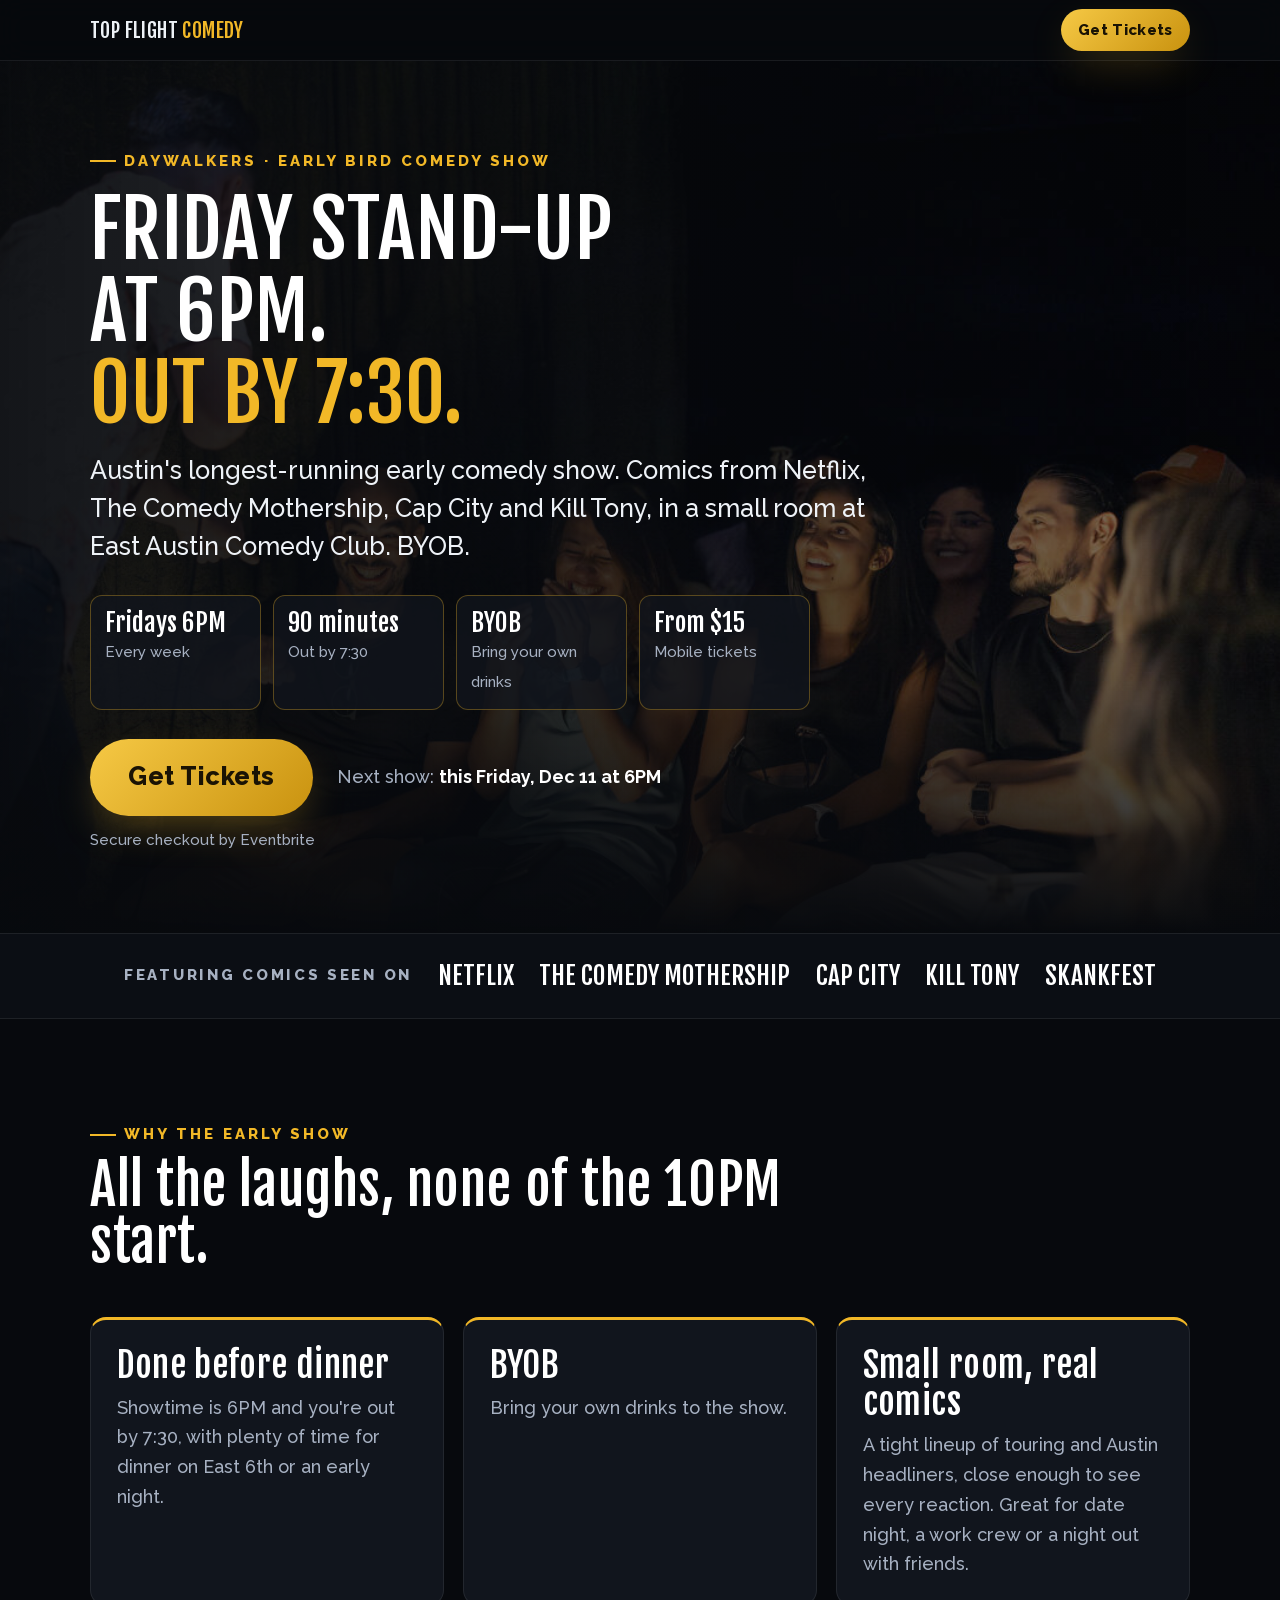
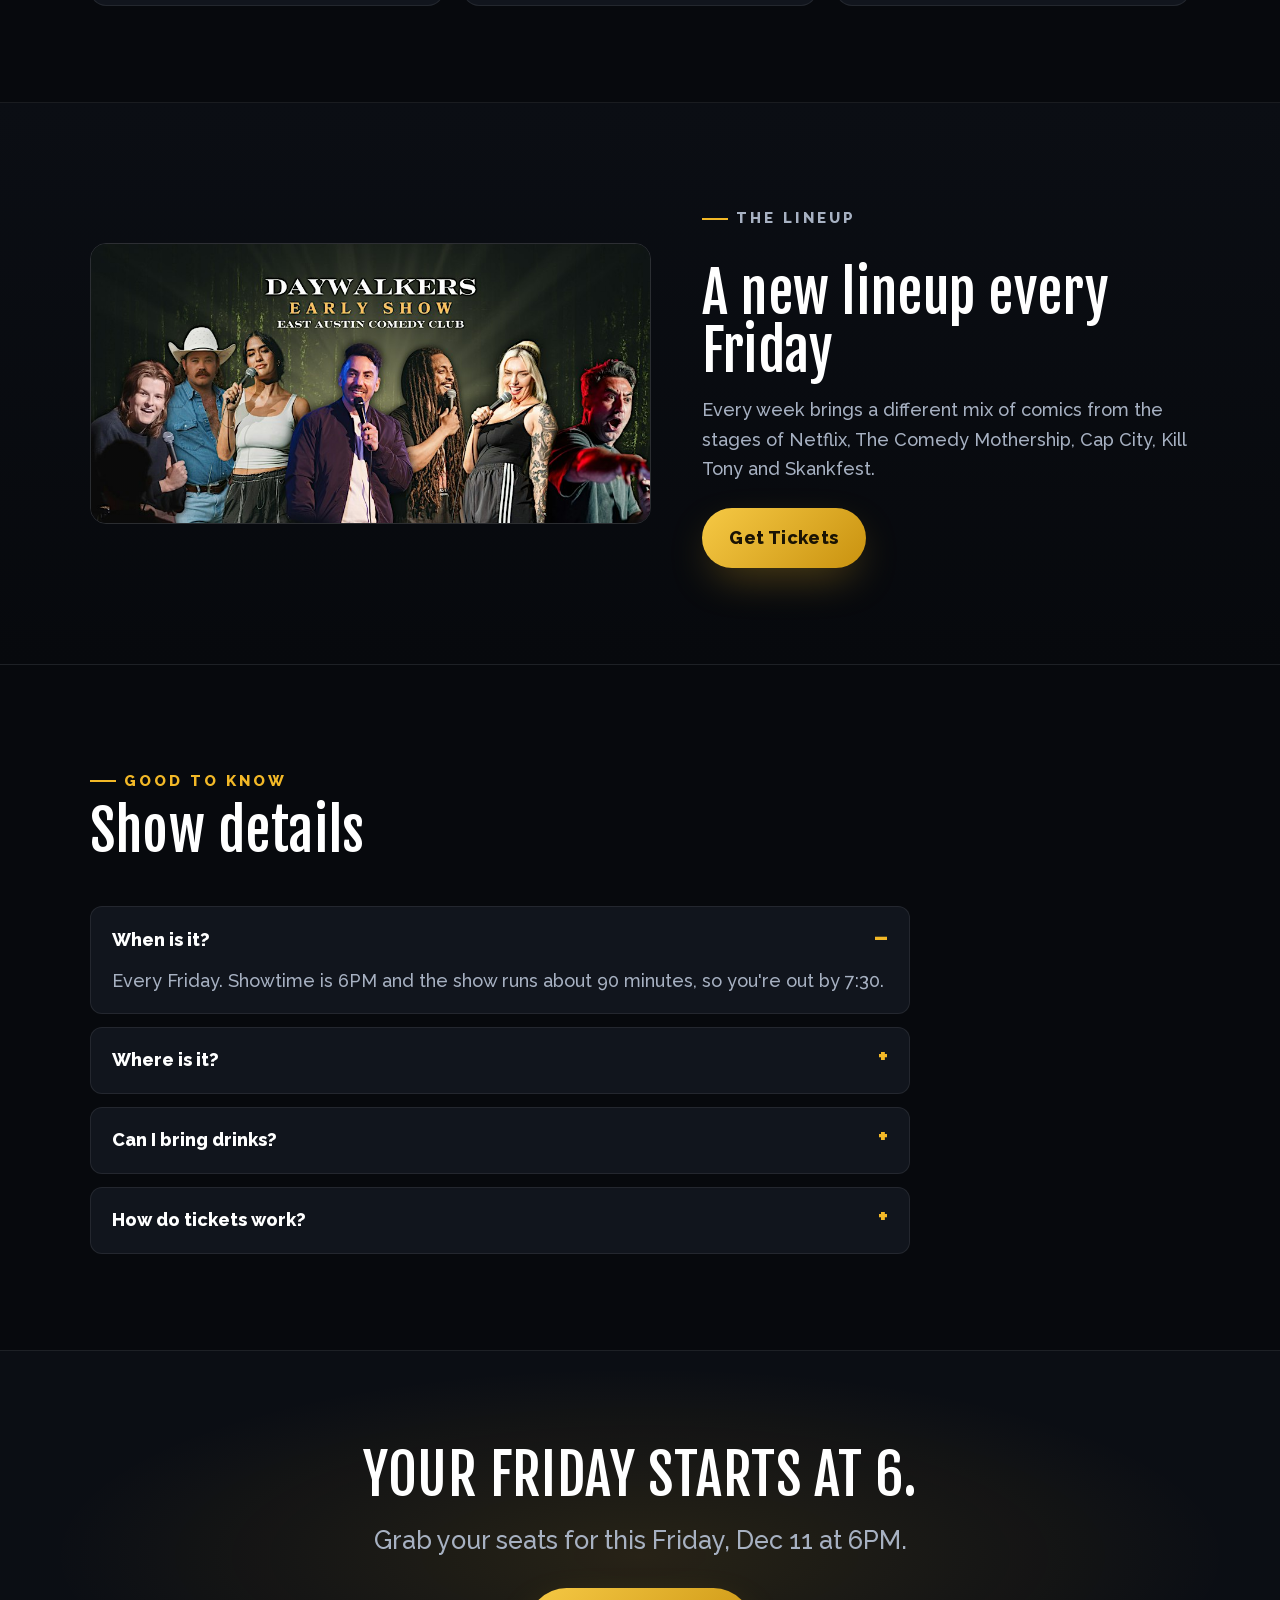
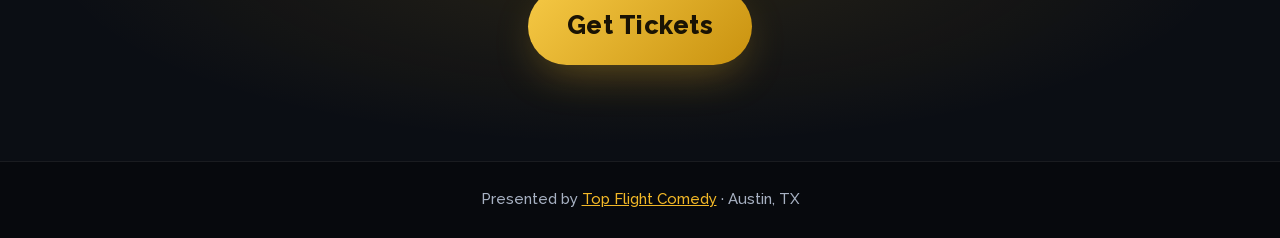
==== daywalkers/index.html @ 154107cb "Add Daywalkers landing page with on-page Eventbrite checkout and Google Ads purchase tracking Co-Aut" ====
<!DOCTYPE html>
<html lang="en">
<head>
  <meta charset="UTF-8" />
  <meta name="viewport" content="width=device-width, initial-scale=1.0" />

  <title>Daywalkers | Friday 6PM Comedy Show in East Austin | Top Flight Comedy</title>
  <meta name="description" content="Daywalkers is Austin's early comedy show: Friday stand-up at 6PM at East Austin Comedy Club, out by 7:30. BYOB. Comics from Netflix, The Comedy Mothership, Cap City and Kill Tony. Get tickets." />
  <link rel="canonical" href="https://topflightcomedy.com/daywalkers/" />
  <meta name="robots" content="index, follow, max-image-preview:large" />
  <meta name="theme-color" content="#07090d" />

  <meta property="og:type" content="website" />
  <meta property="og:site_name" content="Top Flight Comedy" />
  <meta property="og:title" content="Daywalkers | Friday 6PM Stand-Up in East Austin" />
  <meta property="og:description" content="Austin's early comedy show. Friday at 6PM, out by 7:30, BYOB. Get tickets." />
  <meta property="og:url" content="https://topflightcomedy.com/daywalkers/" />
  <meta property="og:image" content="https://topflightcomedy.com/assets/shows/daywalkers.jpg" />
  <meta name="twitter:card" content="summary_large_image" />

  <link rel="icon" type="image/png" sizes="64x64" href="../assets/favicon-64.png" />
  <link rel="apple-touch-icon" href="../assets/apple-touch-icon.png" />

  <link rel="preload" href="../assets/fonts/fjalla-one-400.woff2" as="font" type="font/woff2" crossorigin />
  <link rel="preload" href="../assets/fonts/raleway-500-800.woff2" as="font" type="font/woff2" crossorigin />
  <link rel="preload" href="../assets/shows/daywalkers-crowd.jpg" as="image" />
  <link rel="stylesheet" href="daywalkers.css?v=1" />

  <!-- Google tag (Google Ads) -->
  <script async src="https://www.googletagmanager.com/gtag/js?id=AW-17864140957"></script>
  <script>
    window.dataLayer = window.dataLayer || [];
    function gtag(){dataLayer.push(arguments);}
    gtag('js', new Date());
    gtag('config', 'AW-17864140957');
  </script>

  <script type="application/ld+json">
  {
    "@context": "https://schema.org",
    "@type": "ComedyEvent",
    "name": "Daywalkers Comedy Show",
    "description": "Austin's early stand-up comedy show every Friday at 6PM at East Austin Comedy Club. BYOB. Out by 7:30.",
    "image": "https://topflightcomedy.com/assets/shows/daywalkers.jpg",
    "url": "https://topflightcomedy.com/daywalkers/",
    "eventAttendanceMode": "https://schema.org/OfflineEventAttendanceMode",
    "eventStatus": "https://schema.org/EventScheduled",
    "eventSchedule": {
      "@type": "Schedule",
      "byDay": "https://schema.org/Friday",
      "startTime": "18:00",
      "endTime": "19:30",
      "repeatFrequency": "P1W",
      "scheduleTimezone": "America/Chicago"
    },
    "location": {
      "@type": "Place",
      "name": "East Austin Comedy Club",
      "address": {
        "@type": "PostalAddress",
        "streetAddress": "2505 East 6th Street, Suite D",
        "addressLocality": "Austin",
        "addressRegion": "TX",
        "postalCode": "78702",
        "addressCountry": "US"
      }
    },
    "organizer": { "@type": "Organization", "@id": "https://topflightcomedy.com/#organization", "name": "Top Flight Comedy", "url": "https://topflightcomedy.com/" },
    "offers": {
      "@type": "Offer",
      "url": "https://www.eventbrite.com/e/top-flight-comedy-presents-daywalkers-comedy-show-tickets-886479824017",
      "price": "15",
      "priceCurrency": "USD",
      "availability": "https://schema.org/InStock"
    }
  }
  </script>
</head>
<body>

  <header class="topbar">
    <div class="container topbar__inner">
      <a href="/" class="brand">Top Flight <span>Comedy</span></a>
      <a href="https://www.eventbrite.com/e/top-flight-comedy-presents-daywalkers-comedy-show-tickets-886479824017?aff=tfcdaywalkers" class="btn btn--primary btn--sm js-tickets" data-cta="topbar">Get Tickets</a>
    </div>
  </header>

  <main>
    <!-- HERO -->
    <section class="hero">
      <img class="hero__bg" src="../assets/shows/daywalkers-crowd.jpg" width="1085" height="744" alt="Audience laughing at the Daywalkers comedy show at East Austin Comedy Club" fetchpriority="high" />
      <div class="container hero__content">
        <p class="eyebrow">Daywalkers · Early Bird Comedy Show</p>
        <h1>Friday stand-up at 6PM.<br /><span>Out by 7:30.</span></h1>
        <p class="hero__lede">Austin's longest-running early comedy show. Comics from Netflix, The Comedy Mothership, Cap City and Kill Tony, in a small room at East Austin Comedy Club. BYOB.</p>

        <ul class="facts" aria-label="Show details">
          <li><strong>Fridays 6PM</strong><span>Every week</span></li>
          <li><strong>90 minutes</strong><span>Out by 7:30</span></li>
          <li><strong>BYOB</strong><span>Bring your own drinks</span></li>
          <li><strong>From $15</strong><span>Mobile tickets</span></li>
        </ul>

        <div class="hero__cta">
          <a href="https://www.eventbrite.com/e/top-flight-comedy-presents-daywalkers-comedy-show-tickets-886479824017?aff=tfcdaywalkers" class="btn btn--primary btn--lg js-tickets" data-cta="hero">Get Tickets</a>
          <p class="next">Next show: <strong class="js-next-show">this Friday at 6PM</strong></p>
        </div>
        <p class="secure">Secure checkout by Eventbrite</p>
      </div>
    </section>

    <!-- CREDITS STRIP -->
    <section class="credits" aria-label="Where our comics have performed">
      <div class="container">
        <p>Featuring comics seen on</p>
        <ul>
          <li>Netflix</li><li>The Comedy Mothership</li><li>Cap City</li><li>Kill Tony</li><li>Skankfest</li>
        </ul>
      </div>
    </section>

    <!-- WHY EARLY -->
    <section class="section">
      <div class="container">
        <div class="section-head">
          <p class="eyebrow">Why the early show</p>
          <h2>All the laughs, none of the 10PM start.</h2>
        </div>
        <div class="cards">
          <article class="card">
            <h3>Done before dinner</h3>
            <p>Showtime is 6PM and you're out by 7:30, with plenty of time for dinner on East 6th or an early night.</p>
          </article>
          <article class="card">
            <h3>BYOB</h3>
            <p>Bring your own drinks to the show.</p>
          </article>
          <article class="card">
            <h3>Small room, real comics</h3>
            <p>A tight lineup of touring and Austin headliners, close enough to see every reaction. Great for date night, a work crew or a night out with friends.</p>
          </article>
        </div>
      </div>
    </section>

    <!-- LINEUP -->
    <section class="section section--tint">
      <div class="container lineup">
        <img src="../assets/shows/daywalkers.jpg" width="940" height="470" loading="lazy" alt="Daywalkers Early Show lineup at East Austin Comedy Club" />
        <div>
          <p class="eyebrow">The lineup</p>
          <h2>A new lineup every Friday</h2>
          <p>Every week brings a different mix of comics from the stages of Netflix, The Comedy Mothership, Cap City, Kill Tony and Skankfest.</p>
          <a href="https://www.eventbrite.com/e/top-flight-comedy-presents-daywalkers-comedy-show-tickets-886479824017?aff=tfcdaywalkers" class="btn btn--primary js-tickets" data-cta="lineup">Get Tickets</a>
        </div>
      </div>
    </section>

    <!-- DETAILS / FAQ -->
    <section class="section">
      <div class="container">
        <div class="section-head">
          <p class="eyebrow">Good to know</p>
          <h2>Show details</h2>
        </div>
        <div class="faq">
          <details open>
            <summary>When is it?</summary>
            <p>Every Friday. Showtime is 6PM and the show runs about 90 minutes, so you're out by 7:30.</p>
          </details>
          <details>
            <summary>Where is it?</summary>
            <p>East Austin Comedy Club, 2505 East 6th Street, Suite D, Austin, TX 78702. <a href="https://maps.google.com/?q=East+Austin+Comedy+Club+2505+E+6th+St+Suite+D+Austin+TX+78702" target="_blank" rel="noopener">Open in Google Maps</a></p>
          </details>
          <details>
            <summary>Can I bring drinks?</summary>
            <p>Yes. Daywalkers is BYOB.</p>
          </details>
          <details>
            <summary>How do tickets work?</summary>
            <p>Tickets are sold through Eventbrite and start at $15. Checkout happens right on this page, and your tickets go to your email and the Eventbrite app.</p>
          </details>
        </div>
      </div>
    </section>

    <!-- FINAL CTA -->
    <section class="final">
      <div class="container final__inner">
        <h2>Your Friday starts at 6.</h2>
        <p>Grab your seats for <span class="js-next-show">this Friday at 6PM</span>.</p>
        <a href="https://www.eventbrite.com/e/top-flight-comedy-presents-daywalkers-comedy-show-tickets-886479824017?aff=tfcdaywalkers" class="btn btn--primary btn--lg js-tickets" data-cta="footer">Get Tickets</a>
      </div>
    </section>
  </main>

  <footer class="footer">
    <div class="container">
      <p>Presented by <a href="/">Top Flight Comedy</a> · Austin, TX</p>
    </div>
  </footer>

  <script src="https://www.eventbrite.com/static/widgets/eb_widgets.js" async onload="window.tfcInitCheckout && window.tfcInitCheckout()"></script>
  <script src="daywalkers.js?v=1"></script>
</body>
</html>
---- daywalkers/daywalkers.css ----
/* Daywalkers landing page — same design tokens as css/styles.css, trimmed to what this page uses */
@font-face { font-family:'Fjalla One'; font-style:normal; font-weight:400; font-display:swap; src:url('../assets/fonts/fjalla-one-400.woff2') format('woff2'); }
@font-face { font-family:'Raleway'; font-style:normal; font-weight:500 800; font-display:swap; src:url('../assets/fonts/raleway-500-800.woff2') format('woff2'); }

:root {
  --gold: #f2b827;
  --gold-bright: #f6c945;
  --gold-deep: #c9920f;
  --navy: #003f71;
  --bg: #07090d;
  --bg-2: #0b0e14;
  --surface: #11151d;
  --line: rgba(255, 255, 255, 0.08);
  --line-2: rgba(255, 255, 255, 0.14);
  --line-gold: rgba(242, 184, 39, 0.32);
  --white: #ffffff;
  --text: #eef2f7;
  --muted: #a7b1c2;

  --step--1: clamp(0.83rem, 0.78rem + 0.2vw, 0.95rem);
  --step-0: clamp(1rem, 0.95rem + 0.25vw, 1.13rem);
  --step-1: clamp(1.25rem, 1.1rem + 0.6vw, 1.6rem);
  --step-2: clamp(1.6rem, 1.35rem + 1.1vw, 2.3rem);
  --step-3: clamp(2.1rem, 1.6rem + 2.3vw, 3.6rem);
  --step-4: clamp(2.5rem, 1.7rem + 4vw, 5rem);

  --container: 1180px;
  --radius: 16px;
  --shadow-gold: 0 16px 44px -12px rgba(242, 184, 39, 0.38);
  --ease: cubic-bezier(0.22, 1, 0.36, 1);
}

*, *::before, *::after { box-sizing: border-box; }
* { margin: 0; padding: 0; }
html { scroll-behavior: smooth; -webkit-text-size-adjust: 100%; }
@media (prefers-reduced-motion: reduce) {
  html { scroll-behavior: auto; }
  *, *::before, *::after { transition-duration: 0.001ms !important; }
}
body {
  font-family: 'Raleway', system-ui, -apple-system, Segoe UI, sans-serif;
  font-size: var(--step-0); line-height: 1.65;
  color: var(--text); background: var(--bg);
  -webkit-font-smoothing: antialiased; overflow-x: hidden;
}
h1, h2, h3 { font-family: 'Fjalla One', Impact, sans-serif; font-weight: 400; line-height: 1.05; letter-spacing: 0.01em; color: var(--white); }
img { display: block; max-width: 100%; height: auto; }
a { color: inherit; }
ul { list-style: none; }
:focus-visible { outline: 3px solid var(--gold); outline-offset: 2px; border-radius: 4px; }

.container { width: 100%; max-width: var(--container); margin-inline: auto; padding-inline: clamp(1rem, 4vw, 2.5rem); }
.section { padding-block: clamp(3.5rem, 8vw, 6rem); }
.section--tint { background: linear-gradient(180deg, var(--bg-2), var(--bg)); border-block: 1px solid var(--line); }
.section-head { max-width: 720px; margin-bottom: clamp(1.8rem, 4vw, 2.8rem); }
.section-head h2 { font-size: var(--step-3); margin-top: 0.6rem; }

.eyebrow {
  display: inline-flex; align-items: center; gap: 0.5rem;
  font-weight: 800; text-transform: uppercase; letter-spacing: 0.2em;
  font-size: var(--step--1); color: var(--gold);
}
.eyebrow::before { content: ""; width: 26px; height: 2px; background: var(--gold); }

/* Buttons */
.btn {
  display: inline-flex; align-items: center; justify-content: center;
  padding: 0.95rem 1.7rem; border-radius: 999px; border: 0;
  font-weight: 800; letter-spacing: 0.02em; font-size: var(--step-0);
  text-decoration: none; cursor: pointer; white-space: nowrap;
  transition: transform 0.25s var(--ease), box-shadow 0.25s var(--ease);
}
.btn:hover { transform: translateY(-2px); }
.btn--primary { background: linear-gradient(135deg, var(--gold-bright), var(--gold-deep)); color: #1a1304; box-shadow: var(--shadow-gold); }
.btn--primary:hover { box-shadow: 0 20px 54px -10px rgba(242, 184, 39, 0.6); }
.btn--sm { padding: 0.55rem 1.1rem; font-size: var(--step--1); }
.btn--lg { padding: 1.1rem 2.4rem; font-size: var(--step-1); }

/* Top bar */
.topbar {
  position: sticky; top: 0; z-index: 50;
  background: rgba(7, 9, 13, 0.85); backdrop-filter: blur(14px);
  border-bottom: 1px solid var(--line);
}
.topbar__inner { display: flex; align-items: center; justify-content: space-between; gap: 1rem; min-height: 60px; }
.brand { font-family: 'Fjalla One', Impact, sans-serif; font-size: 1.25rem; text-decoration: none; letter-spacing: 0.02em; text-transform: uppercase; }
.brand span { color: var(--gold); }

/* Hero */
.hero { position: relative; isolation: isolate; overflow: hidden; min-height: min(88vh, 780px); display: flex; align-items: center; padding-block: clamp(3rem, 8vw, 5rem); }
.hero__bg { position: absolute; inset: 0; width: 100%; height: 100%; object-fit: cover; object-position: 40% center; z-index: -2; }
.hero::after {
  content: ""; position: absolute; inset: 0; z-index: -1;
  background:
    linear-gradient(90deg, rgba(7, 9, 13, 0.94) 0%, rgba(7, 9, 13, 0.82) 45%, rgba(7, 9, 13, 0.45) 100%),
    linear-gradient(0deg, var(--bg) 0%, rgba(7, 9, 13, 0) 30%);
}
.hero__content { max-width: var(--container); }
.hero h1 { font-size: var(--step-4); margin: 0.9rem 0 1.1rem; max-width: 14ch; text-transform: uppercase; }
.hero h1 span { color: var(--gold); }
.hero__lede { max-width: 54ch; color: var(--text); font-size: var(--step-1); line-height: 1.5; }

.facts { display: grid; grid-template-columns: repeat(4, minmax(0, 1fr)); gap: 0.75rem; margin: 1.8rem 0; max-width: 720px; }
.facts li { background: rgba(17, 21, 29, 0.78); border: 1px solid var(--line-gold); border-radius: 12px; padding: 0.8rem 0.9rem; }
.facts strong { display: block; font-family: 'Fjalla One', Impact, sans-serif; font-weight: 400; font-size: var(--step-1); color: var(--white); line-height: 1.1; }
.facts span { font-size: var(--step--1); color: var(--muted); }

.hero__cta { display: flex; flex-wrap: wrap; align-items: center; gap: 1rem 1.5rem; }
.next { color: var(--muted); }
.next strong { color: var(--white); }
.secure { margin-top: 0.8rem; font-size: var(--step--1); color: var(--muted); }

/* Credits */
.credits { border-block: 1px solid var(--line); background: var(--bg-2); padding-block: 1.3rem; }
.credits .container { display: flex; flex-wrap: wrap; align-items: center; justify-content: center; gap: 0.6rem 1.6rem; }
.credits p { font-size: var(--step--1); text-transform: uppercase; letter-spacing: 0.18em; color: var(--muted); font-weight: 800; }
.credits ul { display: flex; flex-wrap: wrap; justify-content: center; gap: 0.4rem 1.6rem; }
.credits li { font-family: 'Fjalla One', Impact, sans-serif; font-size: var(--step-1); color: var(--white); text-transform: uppercase; }

/* Cards */
.cards { display: grid; grid-template-columns: repeat(3, minmax(0, 1fr)); gap: 1.2rem; }
.card { background: var(--surface); border: 1px solid var(--line); border-top: 3px solid var(--gold); border-radius: var(--radius); padding: 1.6rem; }
.card h3 { font-size: var(--step-2); margin-bottom: 0.6rem; }
.card p { color: var(--muted); }

/* Lineup */
.lineup { display: grid; grid-template-columns: 1.15fr 1fr; gap: clamp(1.5rem, 4vw, 3.5rem); align-items: center; }
.lineup img { border-radius: var(--radius); border: 1px solid var(--line-2); }
.lineup h2 { font-size: var(--step-3); margin: 0.6rem 0 0.9rem; }
.lineup p { color: var(--muted); margin-bottom: 1.5rem; }

/* FAQ */
.faq { max-width: 820px; display: grid; gap: 0.8rem; }
.faq details { background: var(--surface); border: 1px solid var(--line); border-radius: 12px; padding: 1.1rem 1.3rem; }
.faq summary { cursor: pointer; font-weight: 800; color: var(--white); list-style: none; display: flex; justify-content: space-between; gap: 1rem; }
.faq summary::-webkit-details-marker { display: none; }
.faq summary::after { content: "+"; color: var(--gold); font-size: 1.3em; line-height: 1; }
.faq details[open] summary::after { content: "–"; }
.faq details p { margin-top: 0.7rem; color: var(--muted); }
.faq a { color: var(--gold-bright); }

/* Final CTA */
.final { padding-block: clamp(3.5rem, 8vw, 6rem); background: radial-gradient(ellipse at center, rgba(242, 184, 39, 0.12), transparent 65%), var(--bg-2); border-top: 1px solid var(--line); text-align: center; }
.final__inner { display: grid; justify-items: center; gap: 1rem; }
.final h2 { font-size: var(--step-3); text-transform: uppercase; }
.final p { color: var(--muted); font-size: var(--step-1); margin-bottom: 0.6rem; }

.footer { padding-block: 1.6rem; border-top: 1px solid var(--line); text-align: center; color: var(--muted); font-size: var(--step--1); }
.footer a { color: var(--gold); }

@media (max-width: 860px) {
  .cards { grid-template-columns: 1fr; }
  .lineup { grid-template-columns: 1fr; }
}
@media (max-width: 640px) {
  .facts { grid-template-columns: repeat(2, minmax(0, 1fr)); }
  .hero { min-height: auto; }
  .hero__bg { object-position: 30% top; }
  .hero::after { background: linear-gradient(180deg, rgba(7, 9, 13, 0.45) 0%, rgba(7, 9, 13, 0.82) 40%, rgba(7, 9, 13, 0.92) 70%, var(--bg) 100%); }
  .hero__cta .btn { width: 100%; }
}
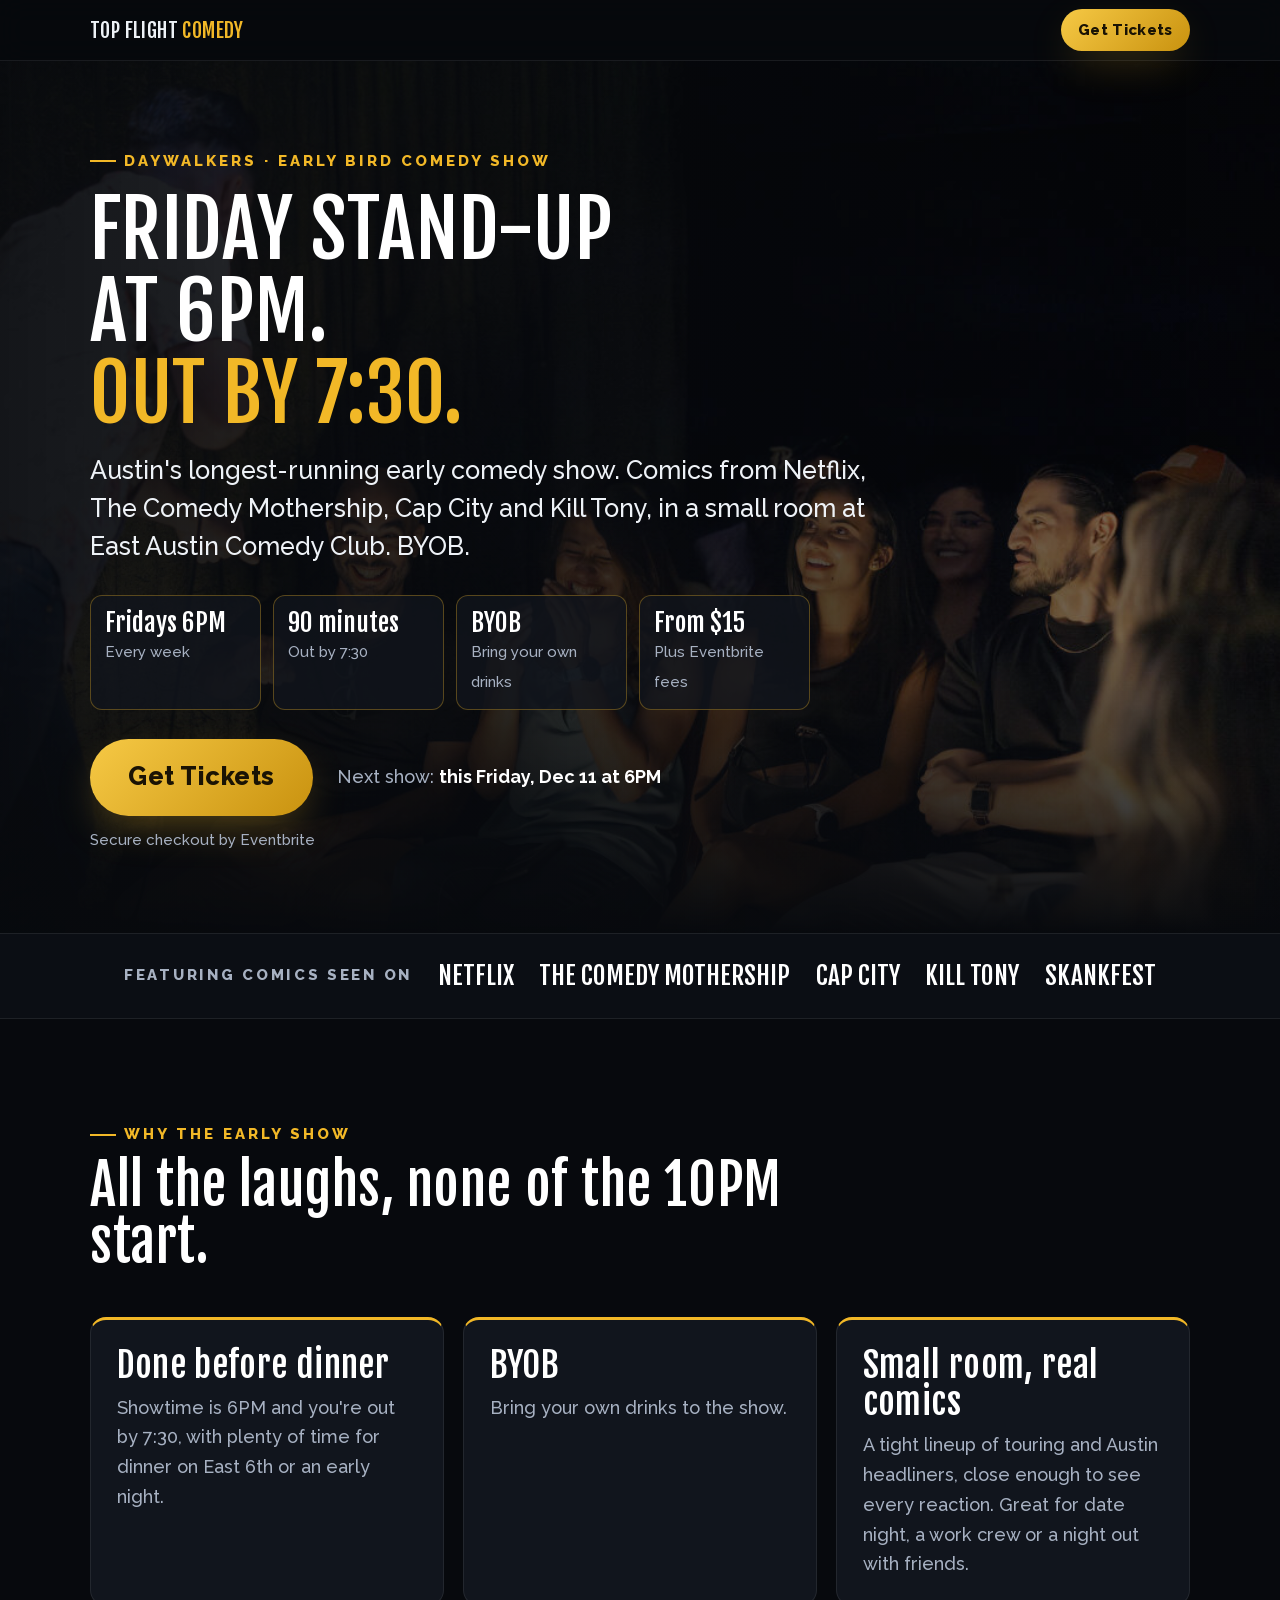
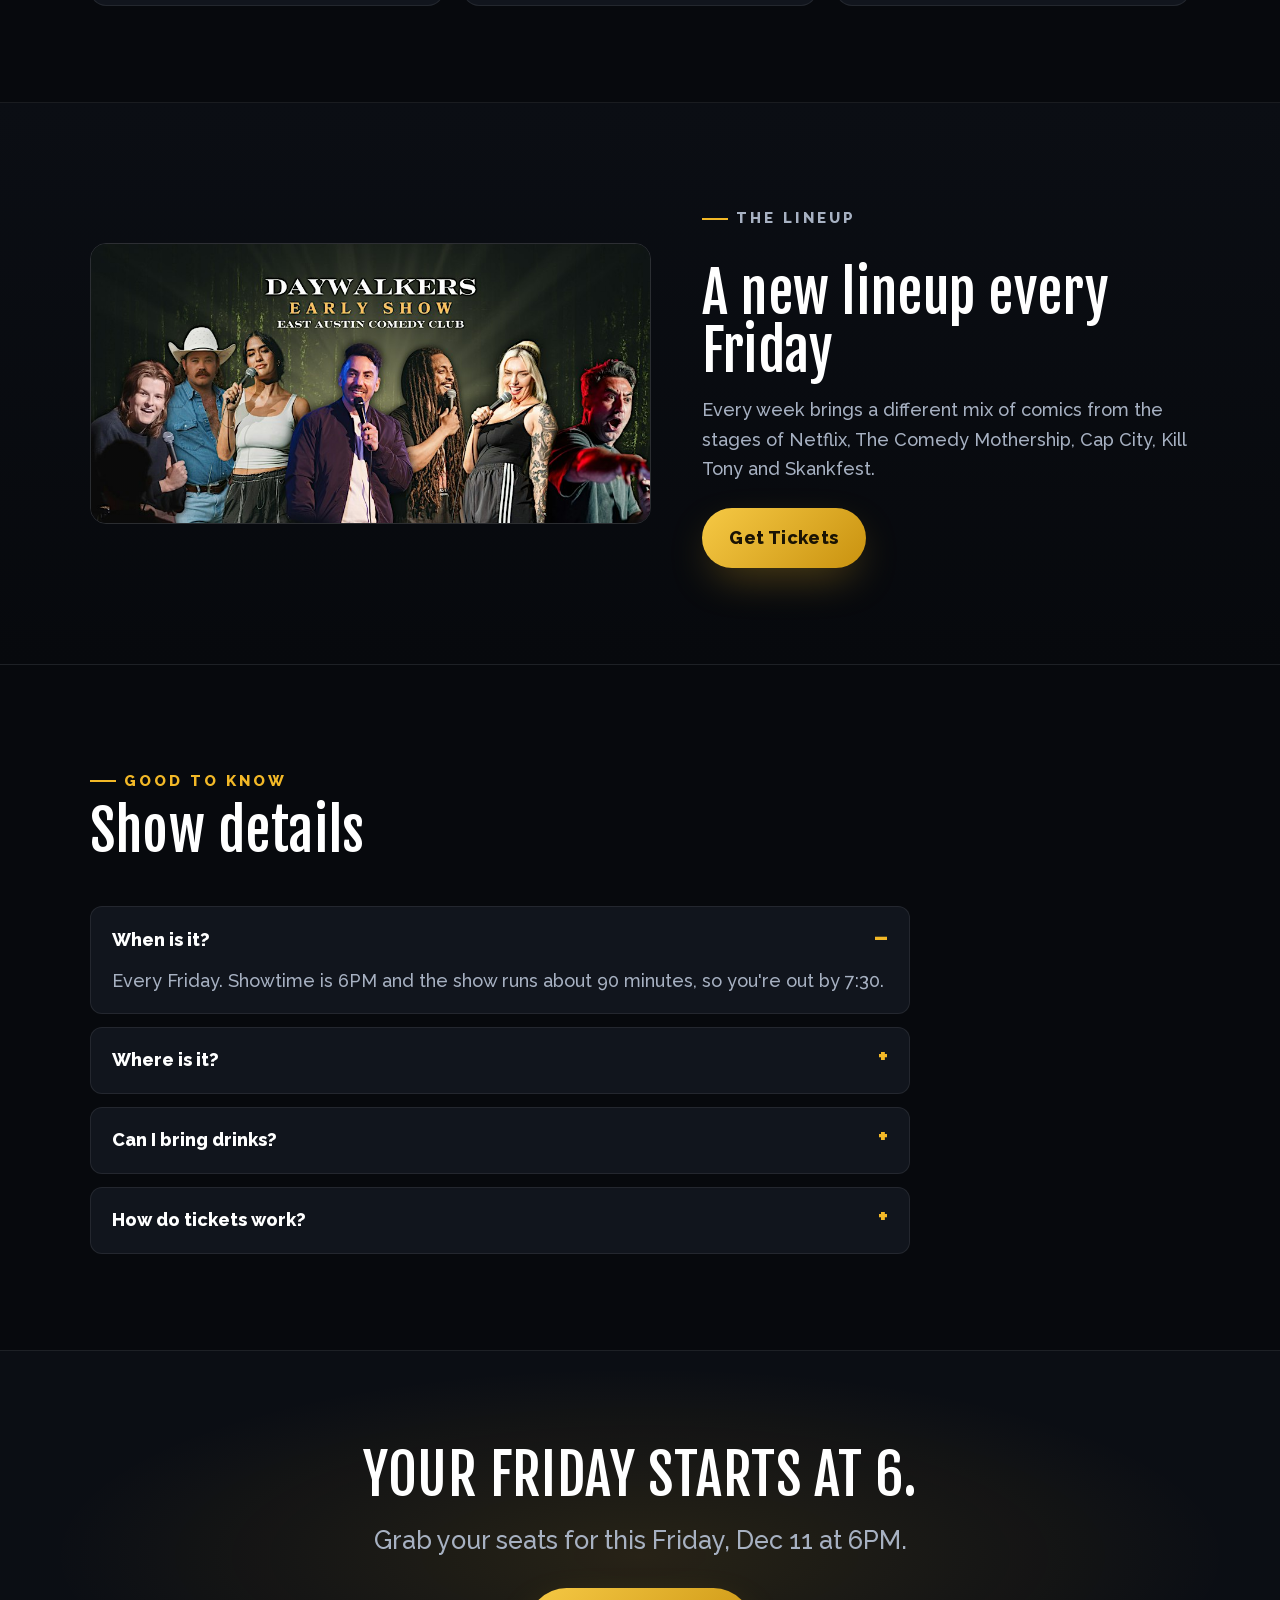
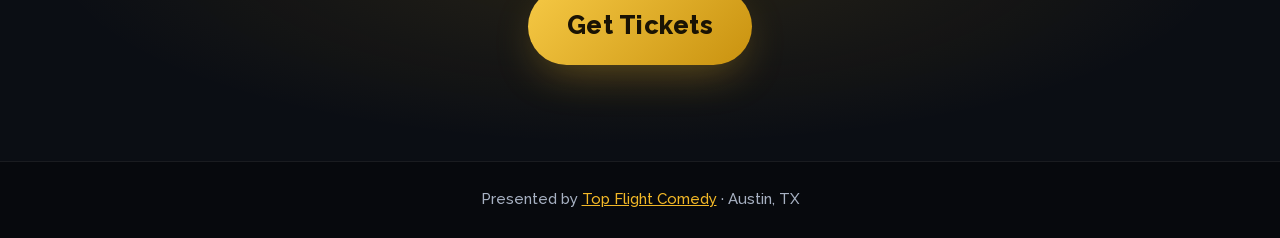
==== commit 649860ad: "Daywalkers page: note Eventbrite fees on ticket price Co-Authored-By: Claude Opus 5.5 <noreply@anthr" ====
--- a/daywalkers/index.html
+++ b/daywalkers/index.html
@@ -98,7 +98,7 @@
           <li><strong>Fridays 6PM</strong><span>Every week</span></li>
           <li><strong>90 minutes</strong><span>Out by 7:30</span></li>
           <li><strong>BYOB</strong><span>Bring your own drinks</span></li>
-          <li><strong>From $15</strong><span>Mobile tickets</span></li>
+          <li><strong>From $15</strong><span>Plus Eventbrite fees</span></li>
         </ul>
 
         <div class="hero__cta">
@@ -178,7 +178,7 @@
           </details>
           <details>
             <summary>How do tickets work?</summary>
-            <p>Tickets are sold through Eventbrite and start at $15. Checkout happens right on this page, and your tickets go to your email and the Eventbrite app.</p>
+            <p>Tickets are sold through Eventbrite and start at $15 plus Eventbrite fees. Checkout happens right on this page, and your tickets go to your email and the Eventbrite app.</p>
           </details>
         </div>
       </div>
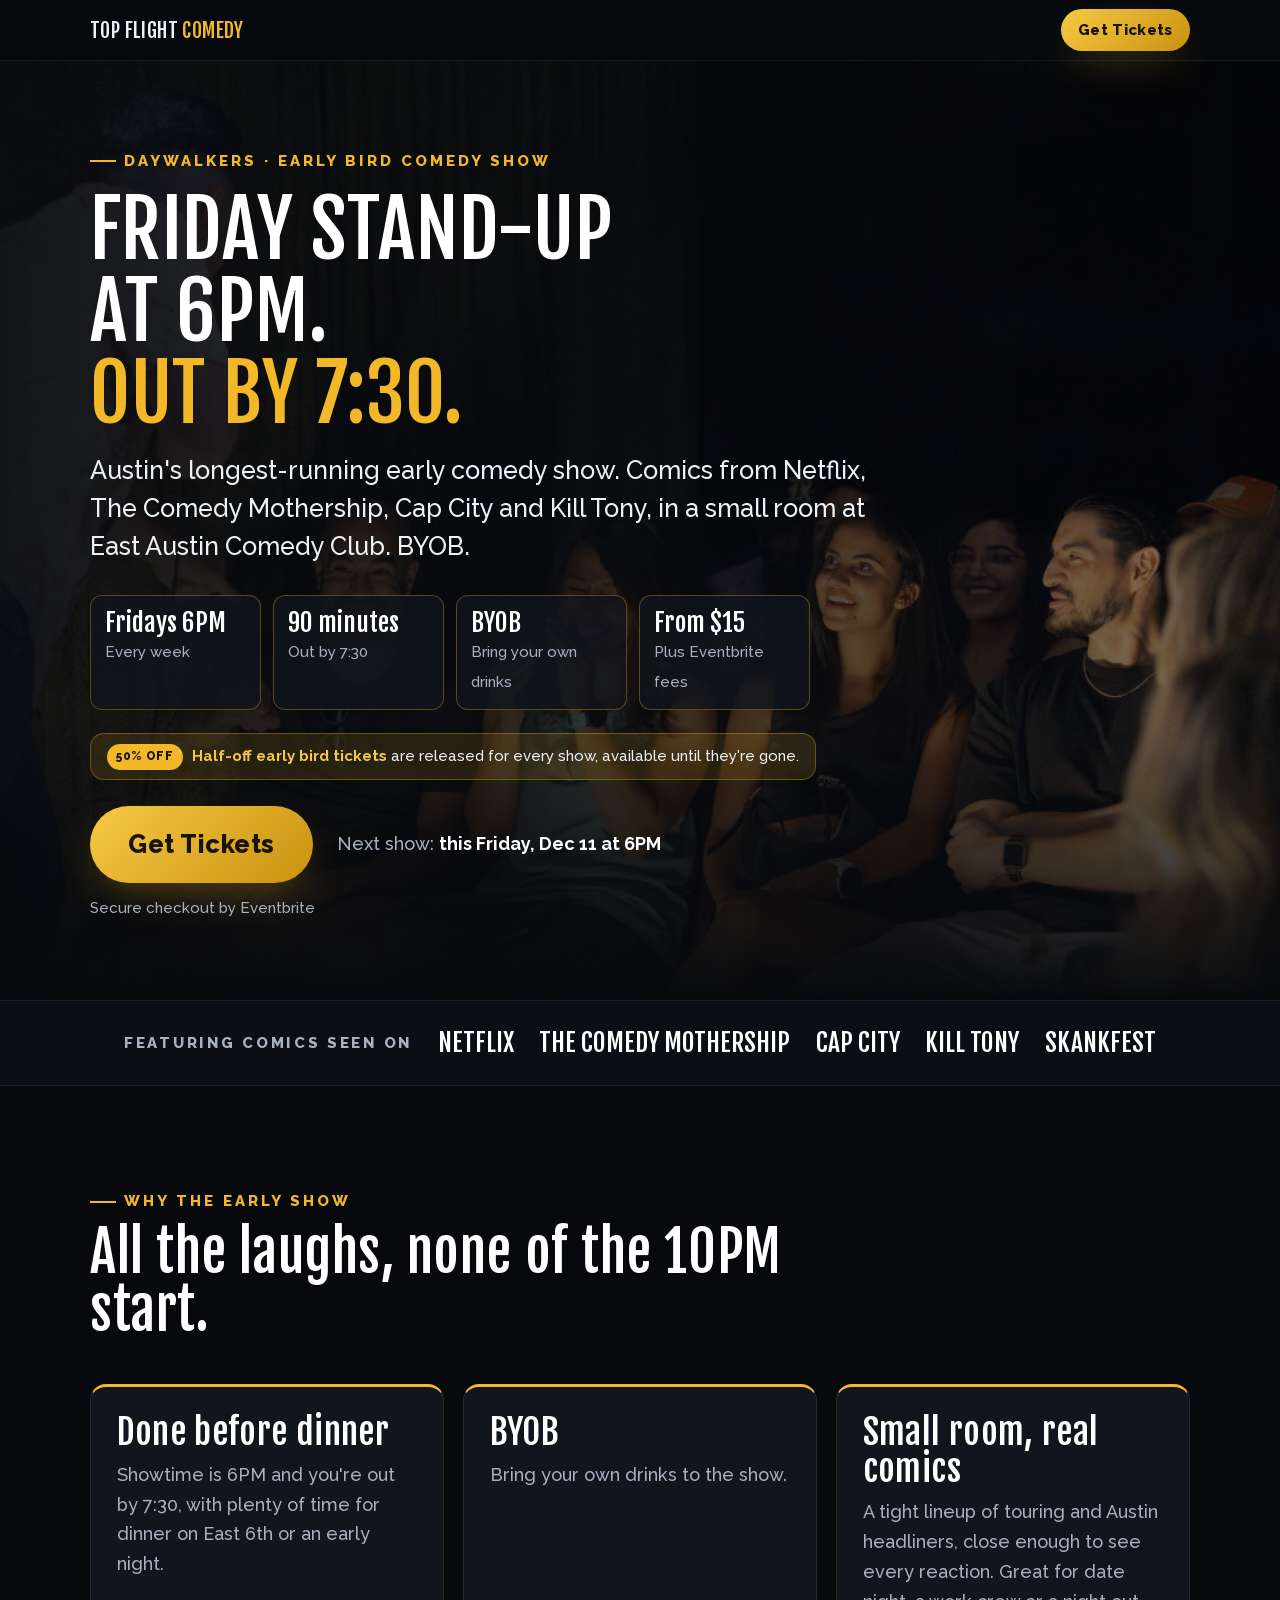
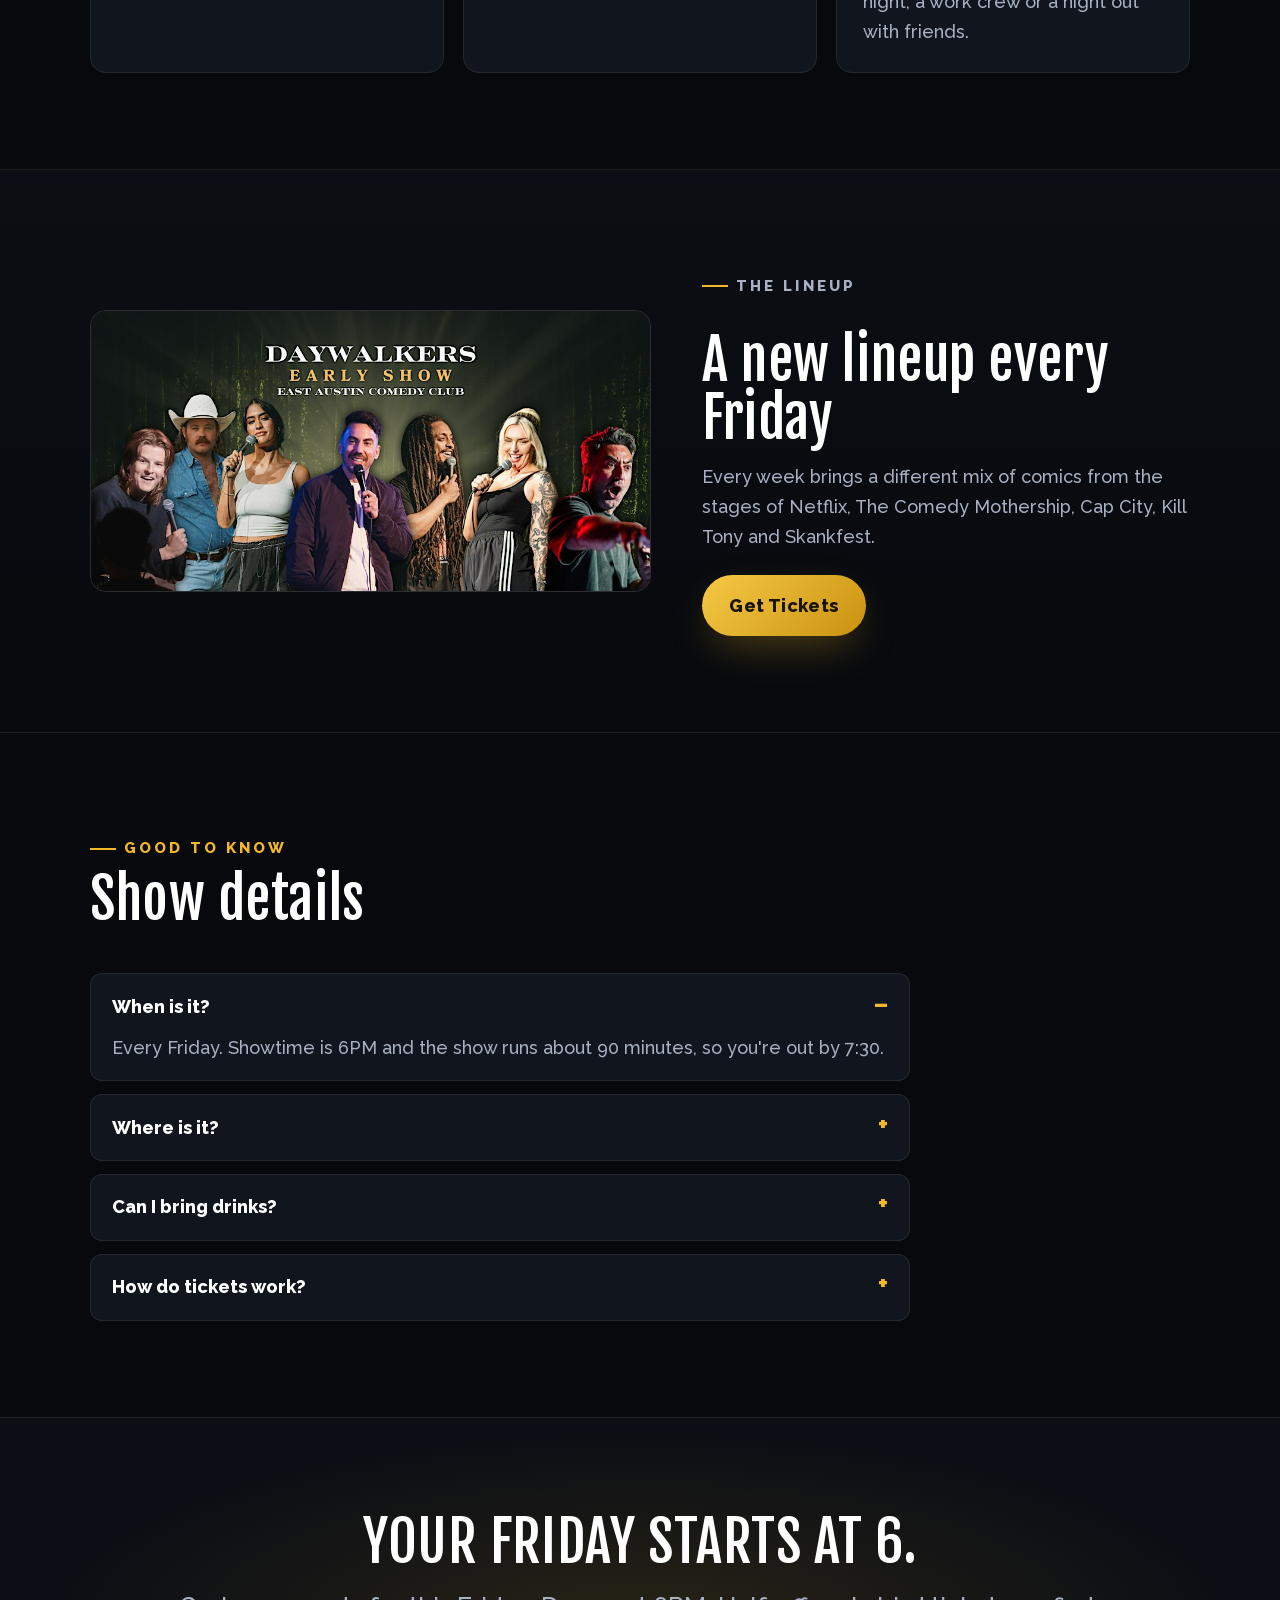
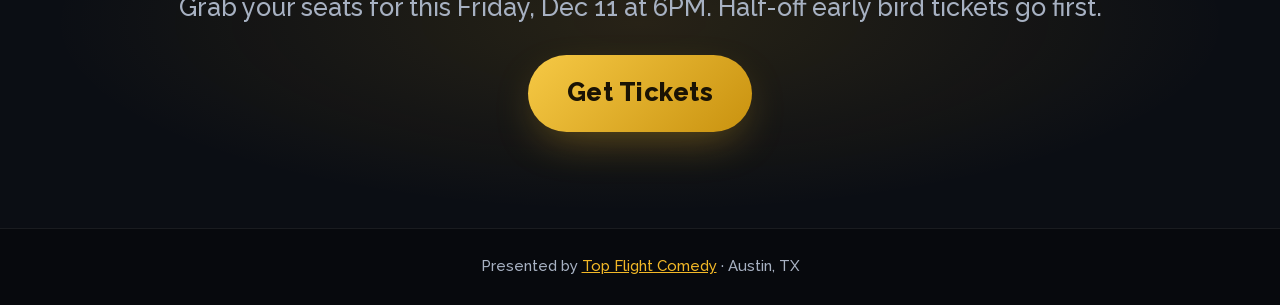
==== commit d86205ea: "Daywalkers page: add half-off early bird tickets callout Co-Authored-By: Claude Opus 5.5 <noreply@an" ====
--- a/daywalkers/index.html
+++ b/daywalkers/index.html
@@ -24,7 +24,7 @@
   <link rel="preload" href="../assets/fonts/fjalla-one-400.woff2" as="font" type="font/woff2" crossorigin />
   <link rel="preload" href="../assets/fonts/raleway-500-800.woff2" as="font" type="font/woff2" crossorigin />
   <link rel="preload" href="../assets/shows/daywalkers-crowd.jpg" as="image" />
-  <link rel="stylesheet" href="daywalkers.css?v=1" />
+  <link rel="stylesheet" href="daywalkers.css?v=2" />
 
   <!-- Google tag (Google Ads) -->
   <script async src="https://www.googletagmanager.com/gtag/js?id=AW-17864140957"></script>
@@ -101,6 +101,8 @@
           <li><strong>From $15</strong><span>Plus Eventbrite fees</span></li>
         </ul>
 
+        <p class="earlybird"><span><strong>Half-off early bird tickets</strong> are released for every show, available until they're gone.</span></p>
+
         <div class="hero__cta">
           <a href="https://www.eventbrite.com/e/top-flight-comedy-presents-daywalkers-comedy-show-tickets-886479824017?aff=tfcdaywalkers" class="btn btn--primary btn--lg js-tickets" data-cta="hero">Get Tickets</a>
           <p class="next">Next show: <strong class="js-next-show">this Friday at 6PM</strong></p>
@@ -178,7 +180,7 @@
           </details>
           <details>
             <summary>How do tickets work?</summary>
-            <p>Tickets are sold through Eventbrite and start at $15 plus Eventbrite fees. Checkout happens right on this page, and your tickets go to your email and the Eventbrite app.</p>
+            <p>Tickets are sold through Eventbrite and start at $15 plus Eventbrite fees, and half-off early bird tickets are released for every show until they're gone. Checkout happens right on this page, and your tickets go to your email and the Eventbrite app.</p>
           </details>
         </div>
       </div>
@@ -188,7 +190,7 @@
     <section class="final">
       <div class="container final__inner">
         <h2>Your Friday starts at 6.</h2>
-        <p>Grab your seats for <span class="js-next-show">this Friday at 6PM</span>.</p>
+        <p>Grab your seats for <span class="js-next-show">this Friday at 6PM</span>. Half-off early bird tickets go first.</p>
         <a href="https://www.eventbrite.com/e/top-flight-comedy-presents-daywalkers-comedy-show-tickets-886479824017?aff=tfcdaywalkers" class="btn btn--primary btn--lg js-tickets" data-cta="footer">Get Tickets</a>
       </div>
     </section>
--- a/daywalkers/daywalkers.css
+++ b/daywalkers/daywalkers.css
@@ -105,6 +105,14 @@
 .facts strong { display: block; font-family: 'Fjalla One', Impact, sans-serif; font-weight: 400; font-size: var(--step-1); color: var(--white); line-height: 1.1; }
 .facts span { font-size: var(--step--1); color: var(--muted); }
 
+.earlybird {
+  display: inline-flex; align-items: center; gap: 0.6rem;
+  margin: -0.4rem 0 1.6rem; padding: 0.6rem 1rem;
+  background: rgba(242, 184, 39, 0.12); border: 1px solid var(--line-gold); border-radius: 14px;
+  color: var(--text); font-size: var(--step--1);
+}
+.earlybird::before { content: "50% OFF"; flex: none; background: var(--gold); color: #1a1304; font-weight: 800; letter-spacing: 0.06em; font-size: 0.75rem; padding: 0.2rem 0.55rem; border-radius: 999px; }
+.earlybird strong { color: var(--gold-bright); }
 .hero__cta { display: flex; flex-wrap: wrap; align-items: center; gap: 1rem 1.5rem; }
 .next { color: var(--muted); }
 .next strong { color: var(--white); }
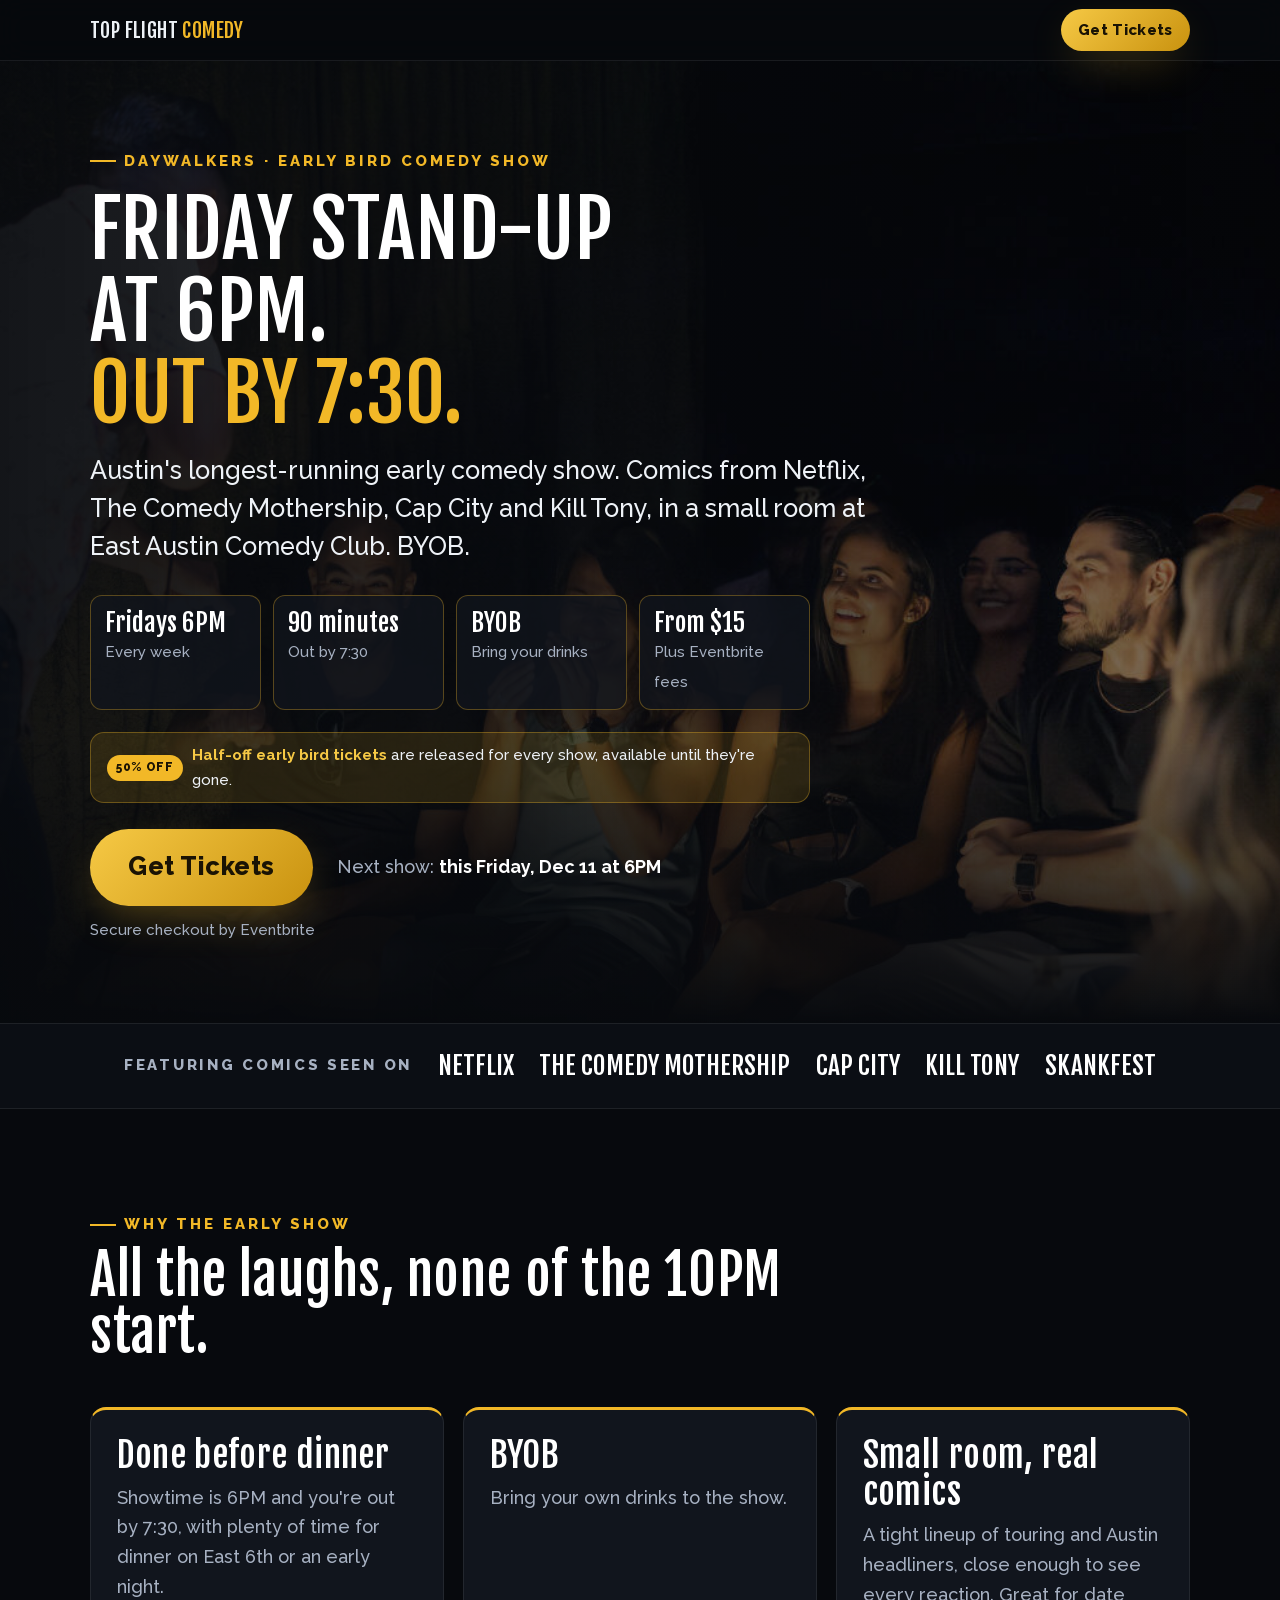
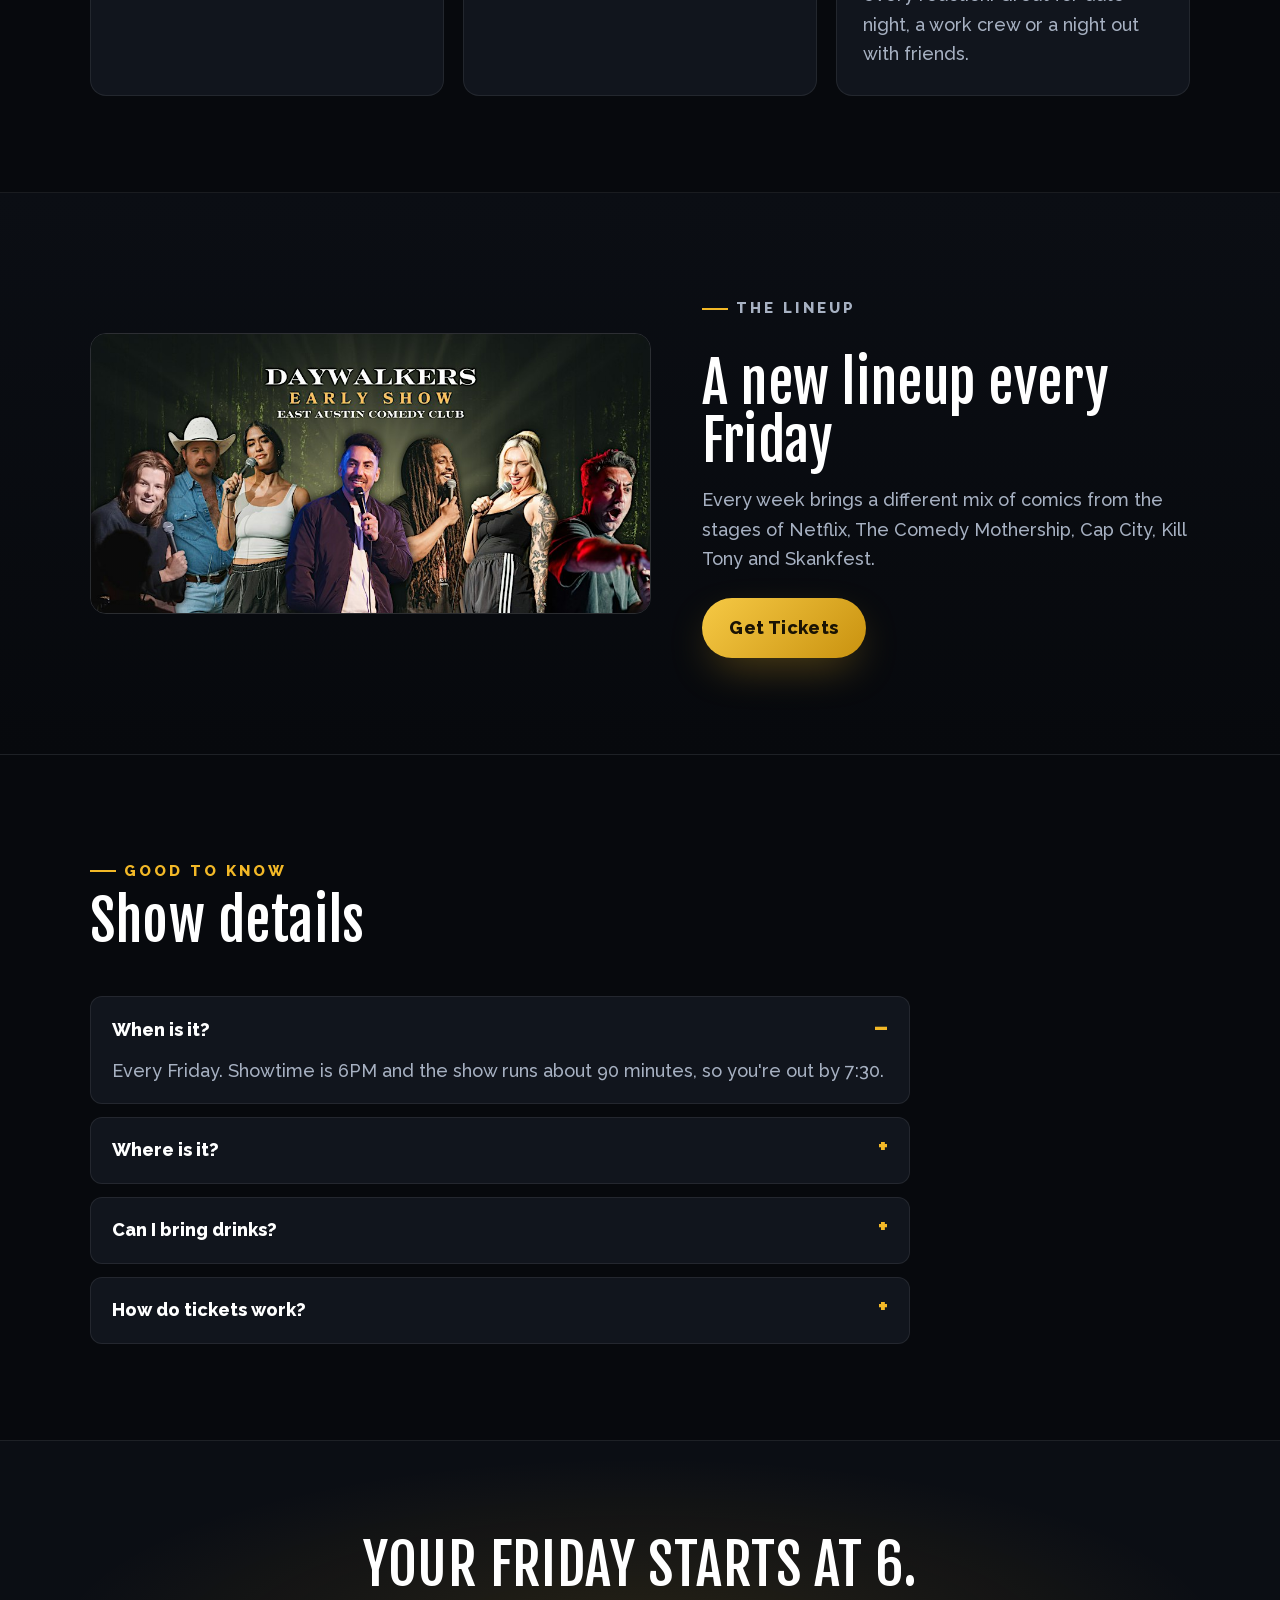
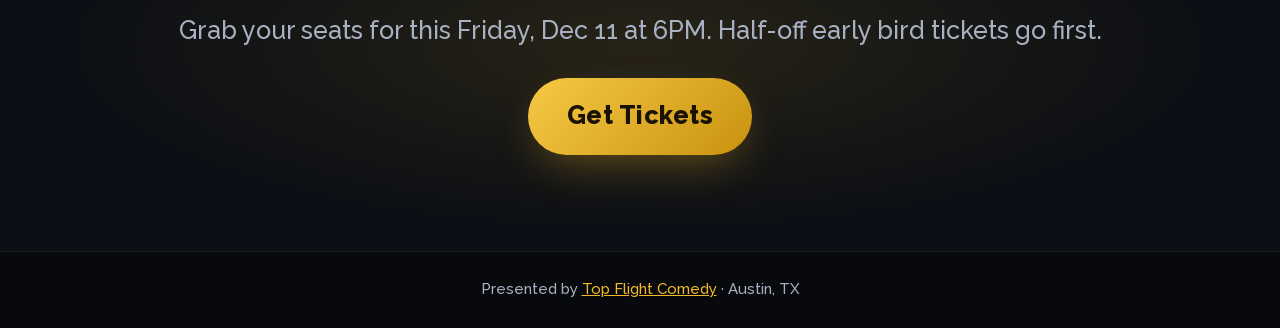
==== commit 4b046e7e: "Daywalkers page: align early bird badge and fact cards, tidy mobile eyebrow Co-Authored-By: Claude O" ====
--- a/daywalkers/index.html
+++ b/daywalkers/index.html
@@ -24,7 +24,7 @@
   <link rel="preload" href="../assets/fonts/fjalla-one-400.woff2" as="font" type="font/woff2" crossorigin />
   <link rel="preload" href="../assets/fonts/raleway-500-800.woff2" as="font" type="font/woff2" crossorigin />
   <link rel="preload" href="../assets/shows/daywalkers-crowd.jpg" as="image" />
-  <link rel="stylesheet" href="daywalkers.css?v=2" />
+  <link rel="stylesheet" href="daywalkers.css?v=3" />
 
   <!-- Google tag (Google Ads) -->
   <script async src="https://www.googletagmanager.com/gtag/js?id=AW-17864140957"></script>
@@ -97,7 +97,7 @@
         <ul class="facts" aria-label="Show details">
           <li><strong>Fridays 6PM</strong><span>Every week</span></li>
           <li><strong>90 minutes</strong><span>Out by 7:30</span></li>
-          <li><strong>BYOB</strong><span>Bring your own drinks</span></li>
+          <li><strong>BYOB</strong><span>Bring your drinks</span></li>
           <li><strong>From $15</strong><span>Plus Eventbrite fees</span></li>
         </ul>
 
--- a/daywalkers/daywalkers.css
+++ b/daywalkers/daywalkers.css
@@ -106,7 +106,7 @@
 .facts span { font-size: var(--step--1); color: var(--muted); }
 
 .earlybird {
-  display: inline-flex; align-items: center; gap: 0.6rem;
+  display: flex; max-width: 720px; align-items: center; gap: 0.6rem;
   margin: -0.4rem 0 1.6rem; padding: 0.6rem 1rem;
   background: rgba(242, 184, 39, 0.12); border: 1px solid var(--line-gold); border-radius: 14px;
   color: var(--text); font-size: var(--step--1);
@@ -161,6 +161,8 @@
   .lineup { grid-template-columns: 1fr; }
 }
 @media (max-width: 640px) {
+  .hero .eyebrow::before { display: none; }
+  .hero .eyebrow { letter-spacing: 0.14em; }
   .facts { grid-template-columns: repeat(2, minmax(0, 1fr)); }
   .hero { min-height: auto; }
   .hero__bg { object-position: 30% top; }
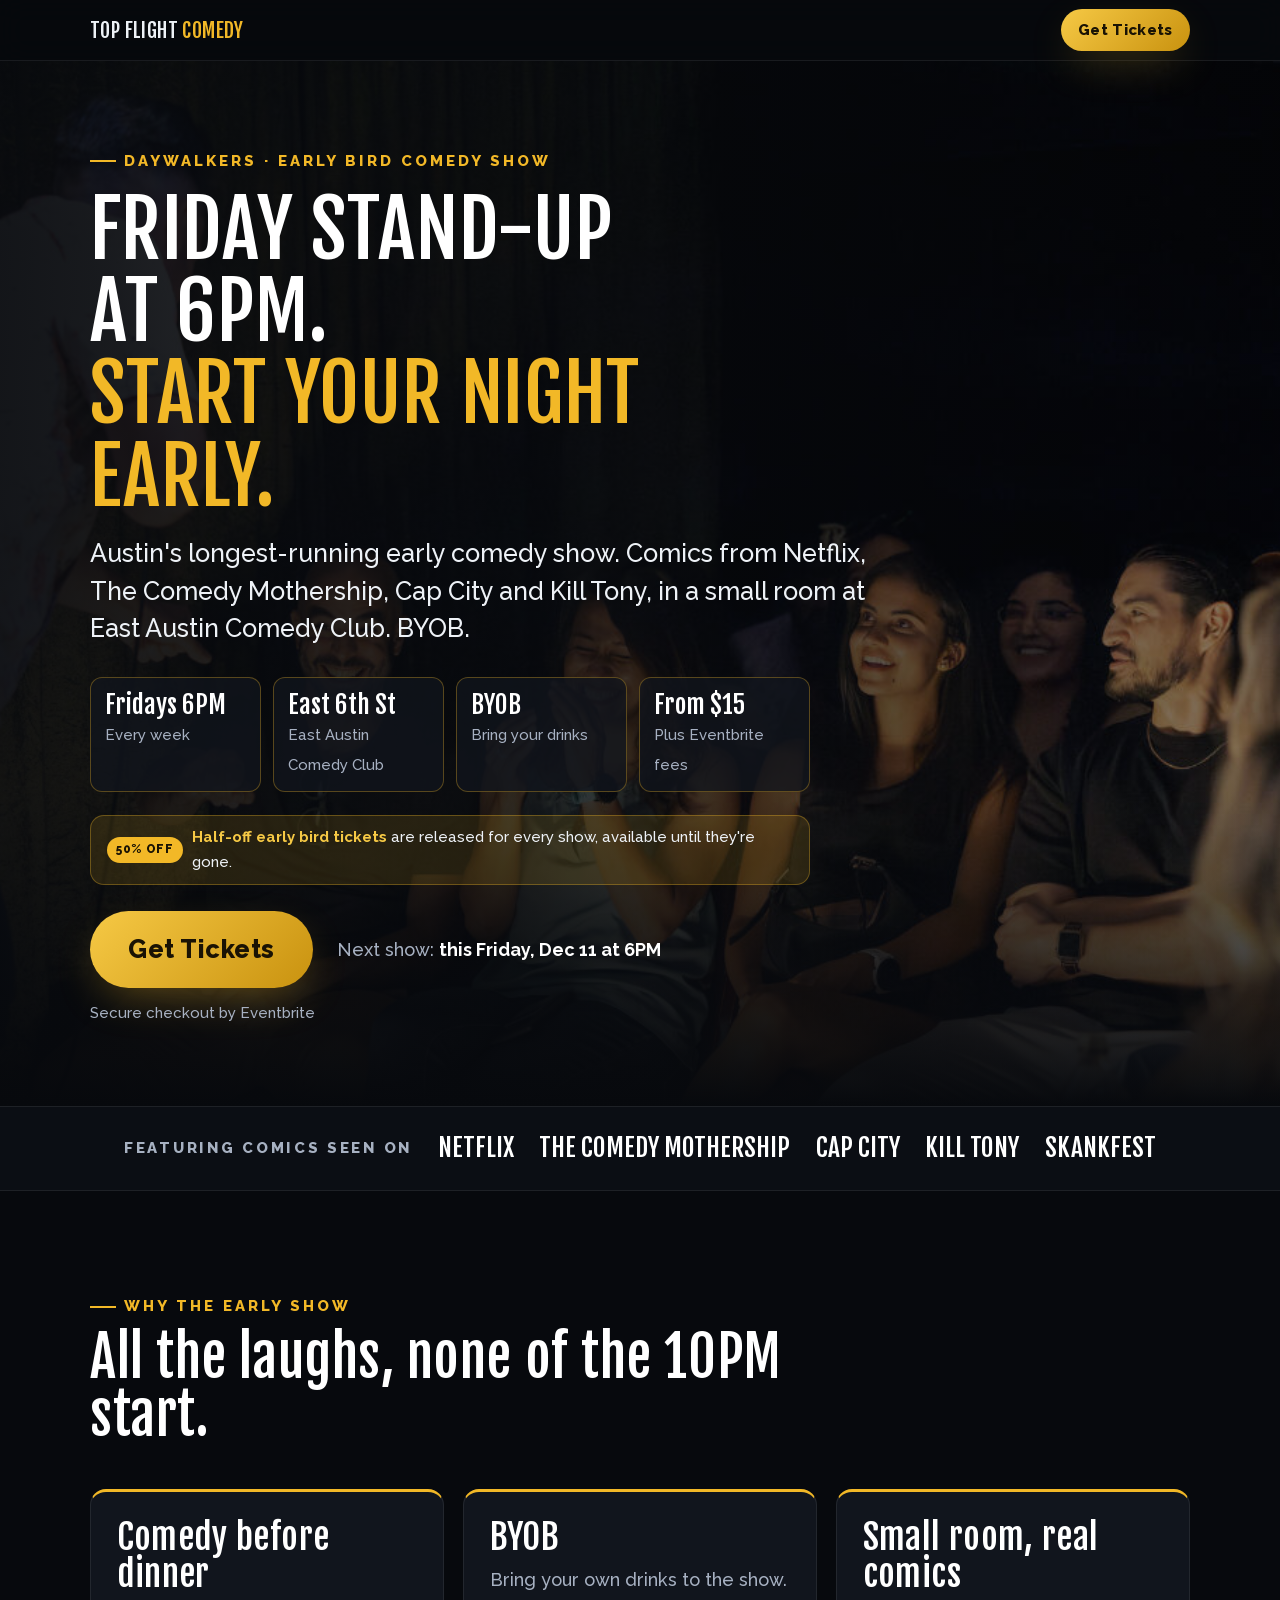
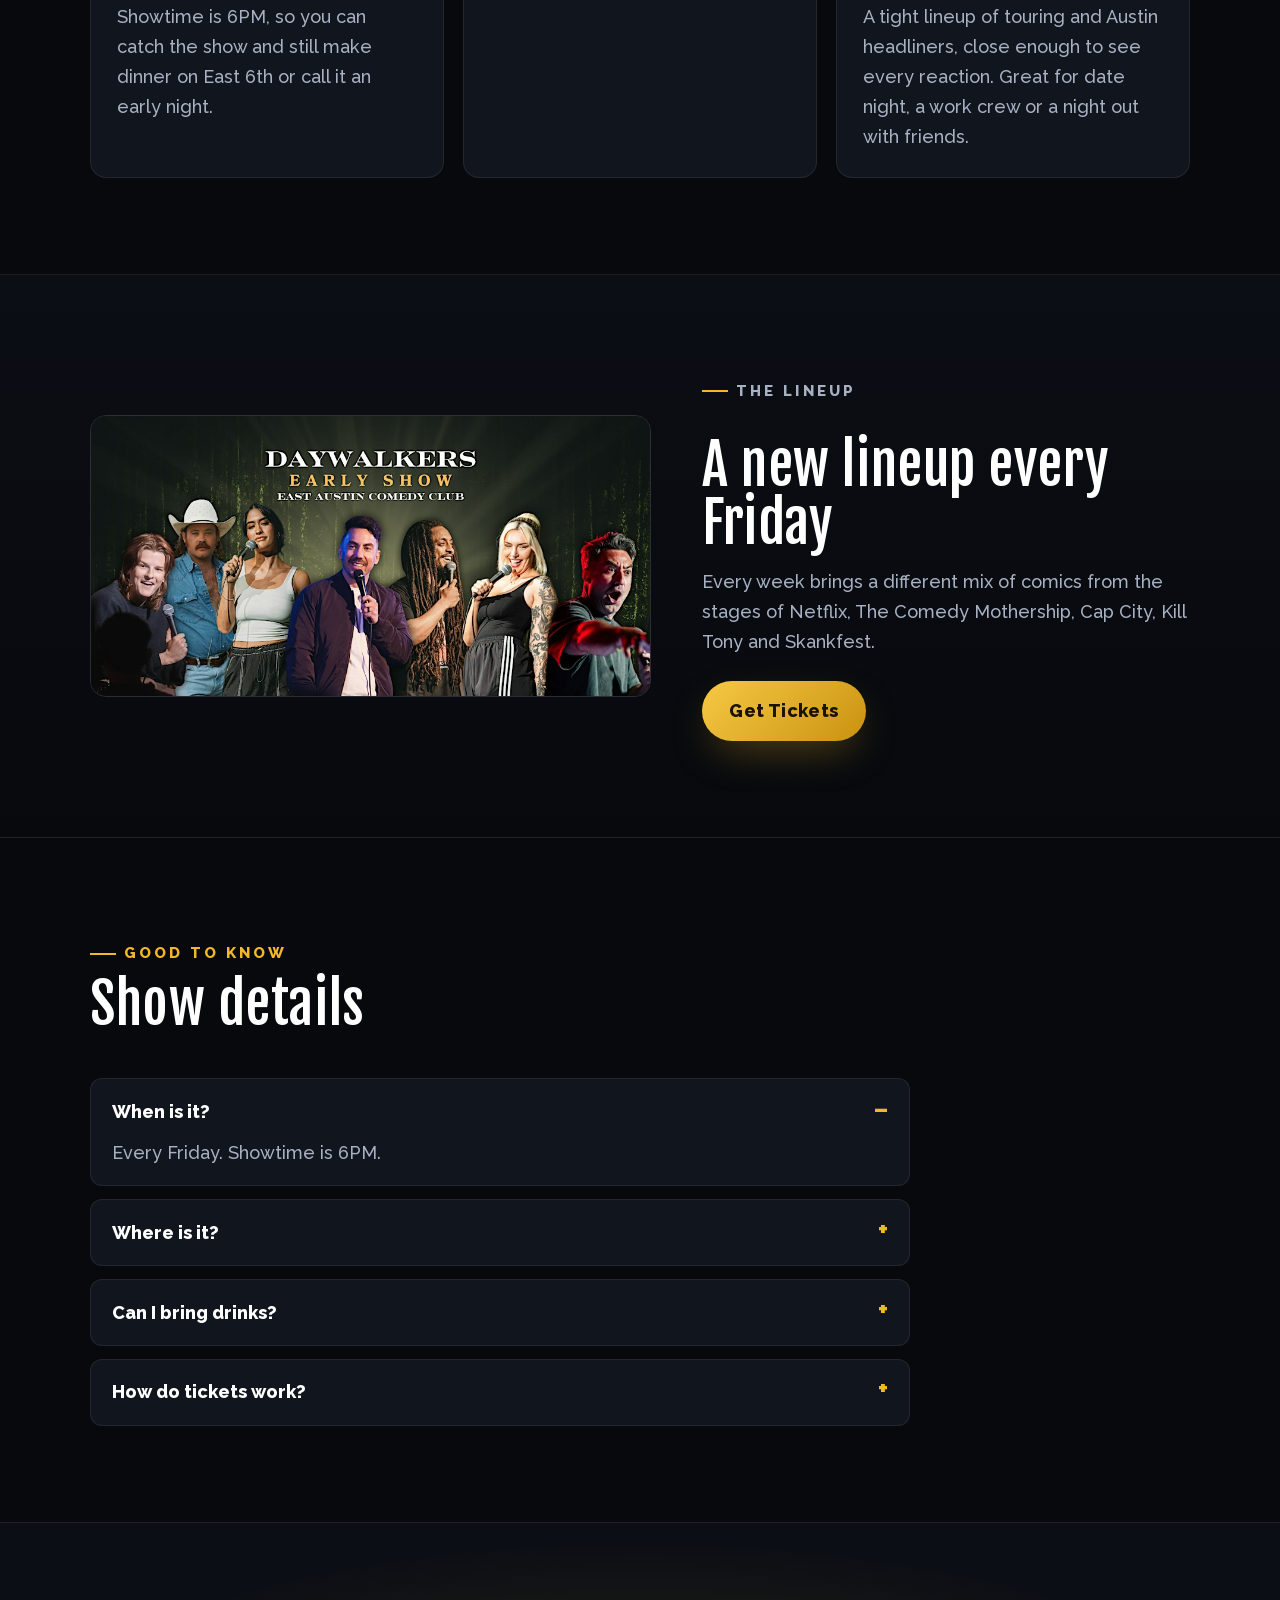
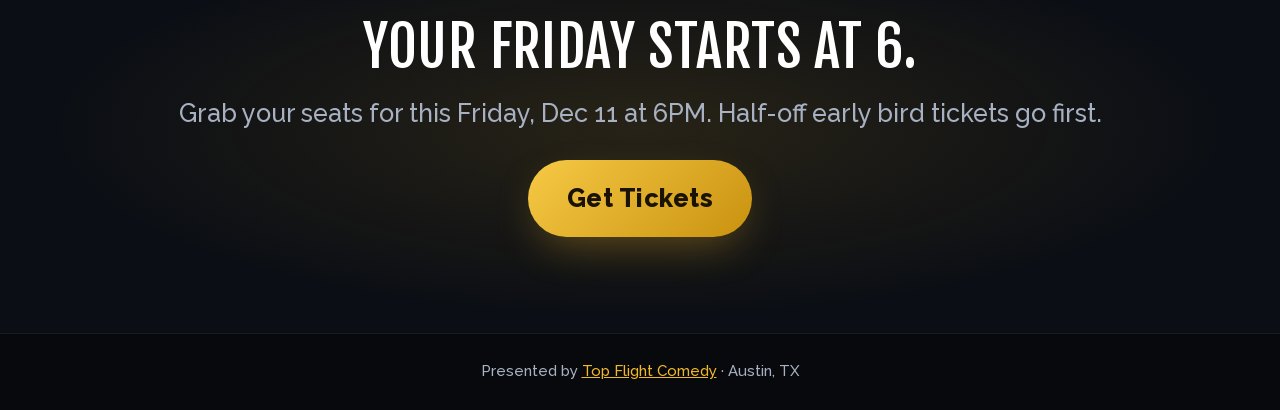
==== commit f766859c: "Daywalkers page: drop show length and end time from copy Co-Authored-By: Claude Opus 5.5 <noreply@an" ====
--- a/daywalkers/index.html
+++ b/daywalkers/index.html
@@ -5,7 +5,7 @@
   <meta name="viewport" content="width=device-width, initial-scale=1.0" />
 
   <title>Daywalkers | Friday 6PM Comedy Show in East Austin | Top Flight Comedy</title>
-  <meta name="description" content="Daywalkers is Austin's early comedy show: Friday stand-up at 6PM at East Austin Comedy Club, out by 7:30. BYOB. Comics from Netflix, The Comedy Mothership, Cap City and Kill Tony. Get tickets." />
+  <meta name="description" content="Daywalkers is Austin's early comedy show: Friday stand-up at 6PM at East Austin Comedy Club. BYOB. Comics from Netflix, The Comedy Mothership, Cap City and Kill Tony. Get tickets." />
   <link rel="canonical" href="https://topflightcomedy.com/daywalkers/" />
   <meta name="robots" content="index, follow, max-image-preview:large" />
   <meta name="theme-color" content="#07090d" />
@@ -13,7 +13,7 @@
   <meta property="og:type" content="website" />
   <meta property="og:site_name" content="Top Flight Comedy" />
   <meta property="og:title" content="Daywalkers | Friday 6PM Stand-Up in East Austin" />
-  <meta property="og:description" content="Austin's early comedy show. Friday at 6PM, out by 7:30, BYOB. Get tickets." />
+  <meta property="og:description" content="Austin's early comedy show. Fridays at 6PM, BYOB. Get tickets." />
   <meta property="og:url" content="https://topflightcomedy.com/daywalkers/" />
   <meta property="og:image" content="https://topflightcomedy.com/assets/shows/daywalkers.jpg" />
   <meta name="twitter:card" content="summary_large_image" />
@@ -40,7 +40,7 @@
     "@context": "https://schema.org",
     "@type": "ComedyEvent",
     "name": "Daywalkers Comedy Show",
-    "description": "Austin's early stand-up comedy show every Friday at 6PM at East Austin Comedy Club. BYOB. Out by 7:30.",
+    "description": "Austin's early stand-up comedy show every Friday at 6PM at East Austin Comedy Club. BYOB.",
     "image": "https://topflightcomedy.com/assets/shows/daywalkers.jpg",
     "url": "https://topflightcomedy.com/daywalkers/",
     "eventAttendanceMode": "https://schema.org/OfflineEventAttendanceMode",
@@ -49,7 +49,6 @@
       "@type": "Schedule",
       "byDay": "https://schema.org/Friday",
       "startTime": "18:00",
-      "endTime": "19:30",
       "repeatFrequency": "P1W",
       "scheduleTimezone": "America/Chicago"
     },
@@ -91,12 +90,12 @@
       <img class="hero__bg" src="../assets/shows/daywalkers-crowd.jpg" width="1085" height="744" alt="Audience laughing at the Daywalkers comedy show at East Austin Comedy Club" fetchpriority="high" />
       <div class="container hero__content">
         <p class="eyebrow">Daywalkers · Early Bird Comedy Show</p>
-        <h1>Friday stand-up at 6PM.<br /><span>Out by 7:30.</span></h1>
+        <h1>Friday stand-up at 6PM.<br /><span>Start your night early.</span></h1>
         <p class="hero__lede">Austin's longest-running early comedy show. Comics from Netflix, The Comedy Mothership, Cap City and Kill Tony, in a small room at East Austin Comedy Club. BYOB.</p>
 
         <ul class="facts" aria-label="Show details">
           <li><strong>Fridays 6PM</strong><span>Every week</span></li>
-          <li><strong>90 minutes</strong><span>Out by 7:30</span></li>
+          <li><strong>East 6th St</strong><span>East Austin Comedy Club</span></li>
           <li><strong>BYOB</strong><span>Bring your drinks</span></li>
           <li><strong>From $15</strong><span>Plus Eventbrite fees</span></li>
         </ul>
@@ -130,8 +129,8 @@
         </div>
         <div class="cards">
           <article class="card">
-            <h3>Done before dinner</h3>
-            <p>Showtime is 6PM and you're out by 7:30, with plenty of time for dinner on East 6th or an early night.</p>
+            <h3>Comedy before dinner</h3>
+            <p>Showtime is 6PM, so you can catch the show and still make dinner on East 6th or call it an early night.</p>
           </article>
           <article class="card">
             <h3>BYOB</h3>
@@ -168,7 +167,7 @@
         <div class="faq">
           <details open>
             <summary>When is it?</summary>
-            <p>Every Friday. Showtime is 6PM and the show runs about 90 minutes, so you're out by 7:30.</p>
+            <p>Every Friday. Showtime is 6PM.</p>
           </details>
           <details>
             <summary>Where is it?</summary>
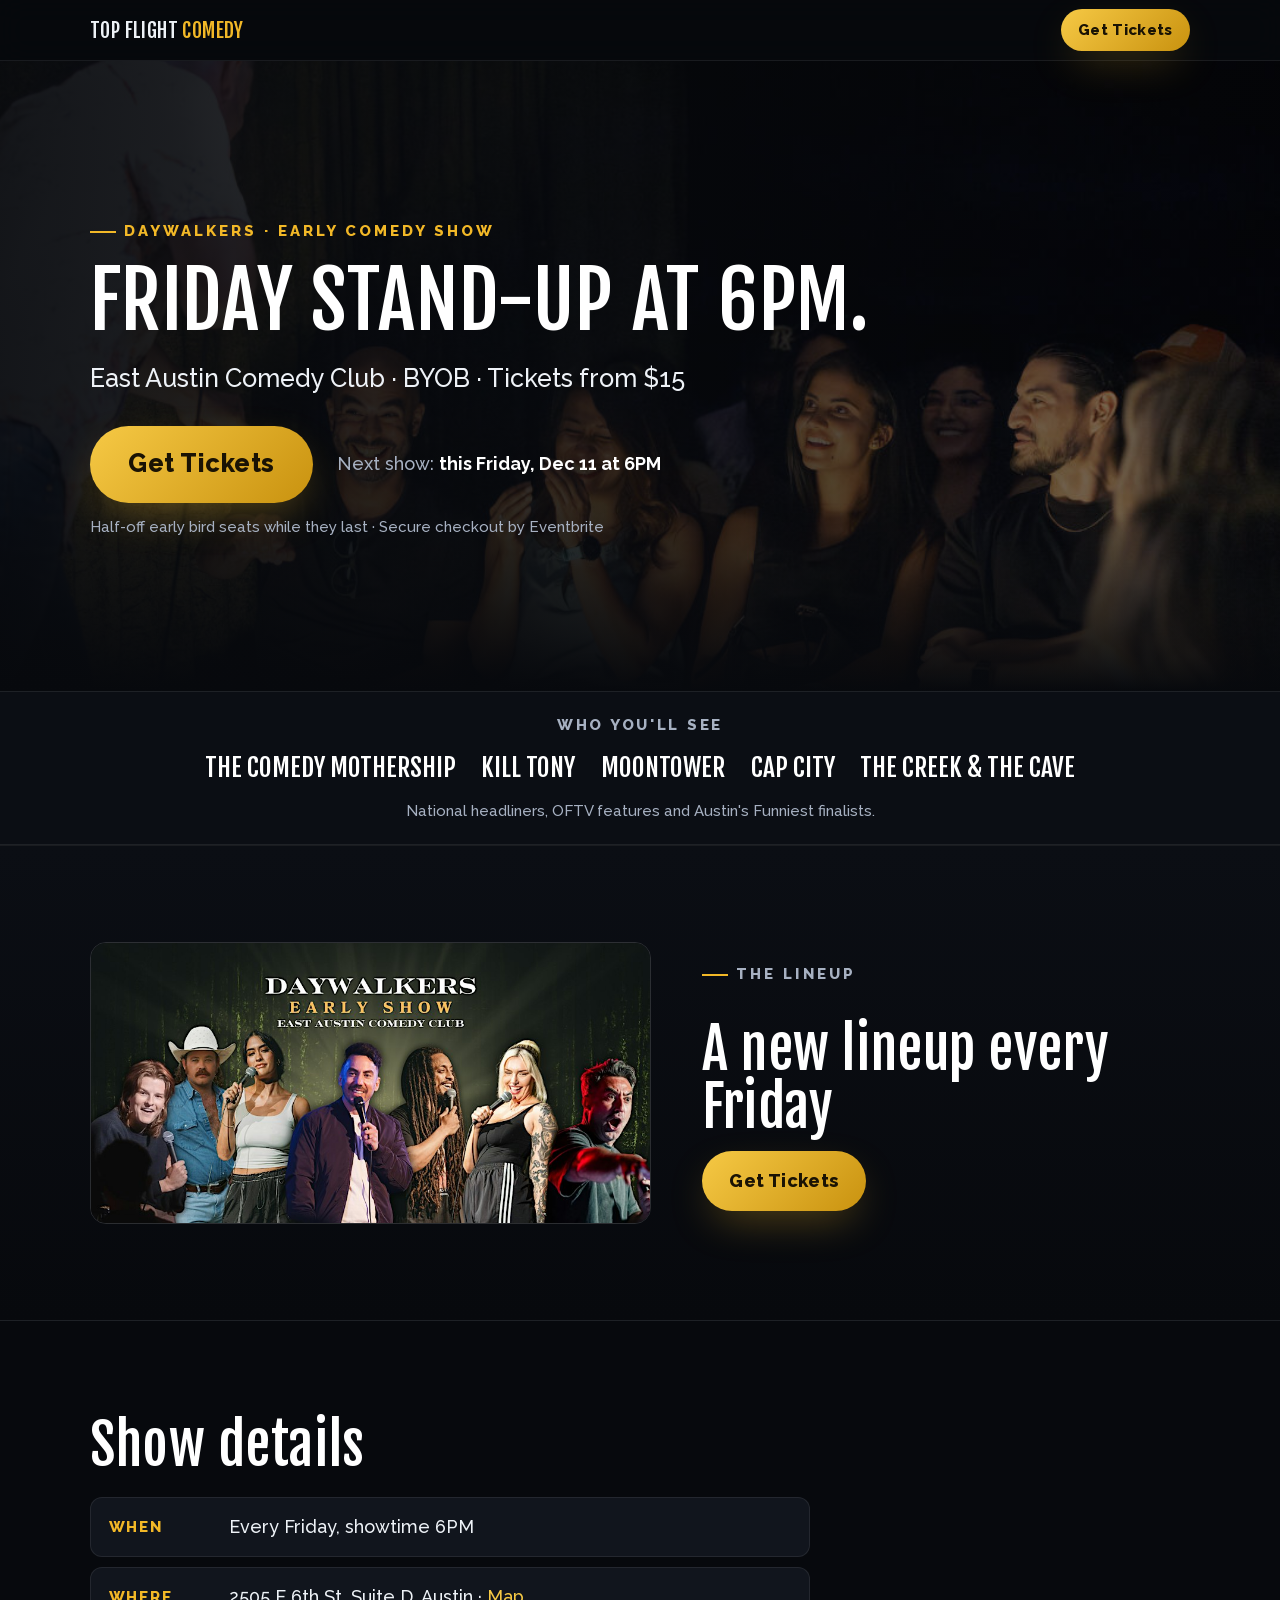
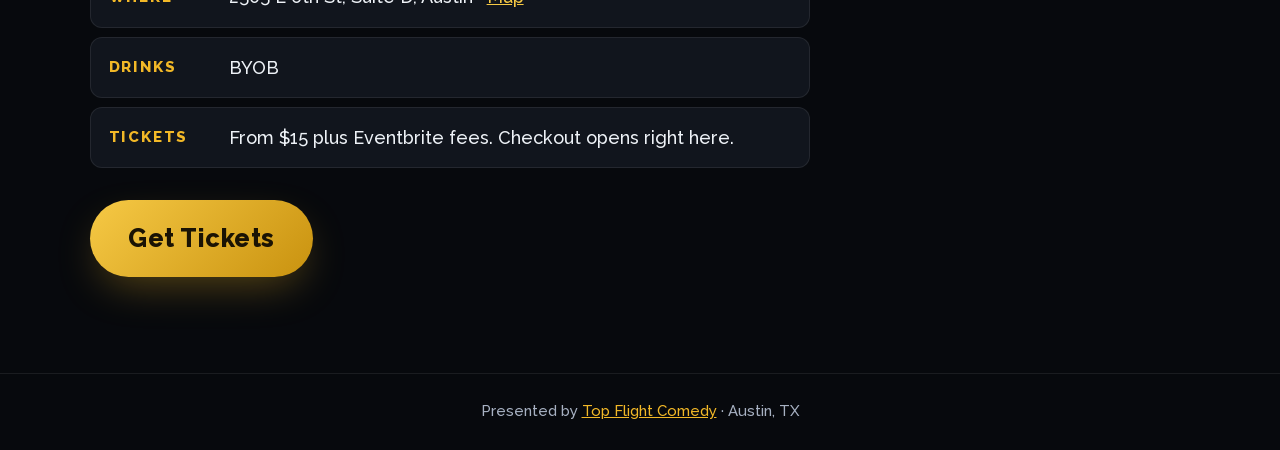
==== commit 1da58019: "Daywalkers page: strip to one button for ad clicks Evan felt the page was too fancy and getting in t" ====
--- a/daywalkers/index.html
+++ b/daywalkers/index.html
@@ -24,7 +24,7 @@
   <link rel="preload" href="../assets/fonts/fjalla-one-400.woff2" as="font" type="font/woff2" crossorigin />
   <link rel="preload" href="../assets/fonts/raleway-500-800.woff2" as="font" type="font/woff2" crossorigin />
   <link rel="preload" href="../assets/shows/daywalkers-crowd.jpg" as="image" />
-  <link rel="stylesheet" href="daywalkers.css?v=3" />
+  <link rel="stylesheet" href="daywalkers.css?v=4" />
 
   <!-- Google tag (Google Ads) -->
   <script async src="https://www.googletagmanager.com/gtag/js?id=AW-17864140957"></script>
@@ -33,6 +33,17 @@
     function gtag(){dataLayer.push(arguments);}
     gtag('js', new Date());
     gtag('config', 'AW-17864140957');
+  </script>
+
+  <!-- Meta Pixel (same pixel Eventbrite uses: 435049380506567) -->
+  <script>
+    !function(f,b,e,v,n,t,s){if(f.fbq)return;n=f.fbq=function(){n.callMethod?
+    n.callMethod.apply(n,arguments):n.queue.push(arguments)};if(!f._fbq)f._fbq=n;
+    n.push=n;n.loaded=!0;n.version='2.0';n.queue=[];t=b.createElement(e);t.async=!0;
+    t.src=v;s=b.getElementsByTagName(e)[0];s.parentNode.insertBefore(t,s)}(window,
+    document,'script','https://connect.facebook.net/en_US/fbevents.js');
+    fbq('init', '435049380506567');
+    fbq('track', 'PageView');
   </script>
 
   <script type="application/ld+json">
@@ -85,111 +96,54 @@
   </header>
 
   <main>
-    <!-- HERO -->
+    <!-- HERO: one decision, one button -->
     <section class="hero">
       <img class="hero__bg" src="../assets/shows/daywalkers-crowd.jpg" width="1085" height="744" alt="Audience laughing at the Daywalkers comedy show at East Austin Comedy Club" fetchpriority="high" />
       <div class="container hero__content">
-        <p class="eyebrow">Daywalkers · Early Bird Comedy Show</p>
-        <h1>Friday stand-up at 6PM.<br /><span>Start your night early.</span></h1>
-        <p class="hero__lede">Austin's longest-running early comedy show. Comics from Netflix, The Comedy Mothership, Cap City and Kill Tony, in a small room at East Austin Comedy Club. BYOB.</p>
-
-        <ul class="facts" aria-label="Show details">
-          <li><strong>Fridays 6PM</strong><span>Every week</span></li>
-          <li><strong>East 6th St</strong><span>East Austin Comedy Club</span></li>
-          <li><strong>BYOB</strong><span>Bring your drinks</span></li>
-          <li><strong>From $15</strong><span>Plus Eventbrite fees</span></li>
-        </ul>
-
-        <p class="earlybird"><span><strong>Half-off early bird tickets</strong> are released for every show, available until they're gone.</span></p>
-
+        <p class="eyebrow">Daywalkers · Early comedy show</p>
+        <h1>Friday stand-up at 6PM.</h1>
+        <p class="hero__where">East Austin Comedy Club · BYOB · Tickets from $15</p>
         <div class="hero__cta">
           <a href="https://www.eventbrite.com/e/top-flight-comedy-presents-daywalkers-comedy-show-tickets-886479824017?aff=tfcdaywalkers" class="btn btn--primary btn--lg js-tickets" data-cta="hero">Get Tickets</a>
           <p class="next">Next show: <strong class="js-next-show">this Friday at 6PM</strong></p>
         </div>
-        <p class="secure">Secure checkout by Eventbrite</p>
+        <p class="secure">Half-off early bird seats while they last · Secure checkout by Eventbrite</p>
       </div>
     </section>
 
-    <!-- CREDITS STRIP -->
-    <section class="credits" aria-label="Where our comics have performed">
+    <!-- WHO YOU'LL SEE -->
+    <section class="credits" aria-label="Who you'll see">
       <div class="container">
-        <p>Featuring comics seen on</p>
+        <p>Who you'll see</p>
         <ul>
-          <li>Netflix</li><li>The Comedy Mothership</li><li>Cap City</li><li>Kill Tony</li><li>Skankfest</li>
+          <li>The Comedy Mothership</li><li>Kill Tony</li><li>Moontower</li><li>Cap City</li><li>The Creek &amp; The Cave</li>
         </ul>
-      </div>
-    </section>
-
-    <!-- WHY EARLY -->
-    <section class="section">
-      <div class="container">
-        <div class="section-head">
-          <p class="eyebrow">Why the early show</p>
-          <h2>All the laughs, none of the 10PM start.</h2>
-        </div>
-        <div class="cards">
-          <article class="card">
-            <h3>Comedy before dinner</h3>
-            <p>Showtime is 6PM, so you can catch the show and still make dinner on East 6th or call it an early night.</p>
-          </article>
-          <article class="card">
-            <h3>BYOB</h3>
-            <p>Bring your own drinks to the show.</p>
-          </article>
-          <article class="card">
-            <h3>Small room, real comics</h3>
-            <p>A tight lineup of touring and Austin headliners, close enough to see every reaction. Great for date night, a work crew or a night out with friends.</p>
-          </article>
-        </div>
+        <p class="credits__sub">National headliners, OFTV features and Austin's Funniest finalists.</p>
       </div>
     </section>
 
     <!-- LINEUP -->
-    <section class="section section--tint">
+    <section class="section section--tint" id="lineup">
       <div class="container lineup">
-        <img src="../assets/shows/daywalkers.jpg" width="940" height="470" loading="lazy" alt="Daywalkers Early Show lineup at East Austin Comedy Club" />
+        <img src="../assets/shows/daywalkers.jpg" width="940" height="470" loading="lazy" alt="Daywalkers lineup at East Austin Comedy Club" />
         <div>
           <p class="eyebrow">The lineup</p>
           <h2>A new lineup every Friday</h2>
-          <p>Every week brings a different mix of comics from the stages of Netflix, The Comedy Mothership, Cap City, Kill Tony and Skankfest.</p>
           <a href="https://www.eventbrite.com/e/top-flight-comedy-presents-daywalkers-comedy-show-tickets-886479824017?aff=tfcdaywalkers" class="btn btn--primary js-tickets" data-cta="lineup">Get Tickets</a>
         </div>
       </div>
     </section>
 
-    <!-- DETAILS / FAQ -->
-    <section class="section">
+    <!-- DETAILS -->
+    <section class="section" id="details">
       <div class="container">
-        <div class="section-head">
-          <p class="eyebrow">Good to know</p>
-          <h2>Show details</h2>
-        </div>
-        <div class="faq">
-          <details open>
-            <summary>When is it?</summary>
-            <p>Every Friday. Showtime is 6PM.</p>
-          </details>
-          <details>
-            <summary>Where is it?</summary>
-            <p>East Austin Comedy Club, 2505 East 6th Street, Suite D, Austin, TX 78702. <a href="https://maps.google.com/?q=East+Austin+Comedy+Club+2505+E+6th+St+Suite+D+Austin+TX+78702" target="_blank" rel="noopener">Open in Google Maps</a></p>
-          </details>
-          <details>
-            <summary>Can I bring drinks?</summary>
-            <p>Yes. Daywalkers is BYOB.</p>
-          </details>
-          <details>
-            <summary>How do tickets work?</summary>
-            <p>Tickets are sold through Eventbrite and start at $15 plus Eventbrite fees, and half-off early bird tickets are released for every show until they're gone. Checkout happens right on this page, and your tickets go to your email and the Eventbrite app.</p>
-          </details>
-        </div>
-      </div>
-    </section>
-
-    <!-- FINAL CTA -->
-    <section class="final">
-      <div class="container final__inner">
-        <h2>Your Friday starts at 6.</h2>
-        <p>Grab your seats for <span class="js-next-show">this Friday at 6PM</span>. Half-off early bird tickets go first.</p>
+        <h2 class="details__title">Show details</h2>
+        <dl class="details">
+          <div><dt>When</dt><dd>Every Friday, showtime 6PM</dd></div>
+          <div><dt>Where</dt><dd>2505 E 6th St, Suite D, Austin · <a href="https://maps.google.com/?q=East+Austin+Comedy+Club+2505+E+6th+St+Suite+D+Austin+TX+78702" target="_blank" rel="noopener">Map</a></dd></div>
+          <div><dt>Drinks</dt><dd>BYOB</dd></div>
+          <div><dt>Tickets</dt><dd>From $15 plus Eventbrite fees. Checkout opens right here.</dd></div>
+        </dl>
         <a href="https://www.eventbrite.com/e/top-flight-comedy-presents-daywalkers-comedy-show-tickets-886479824017?aff=tfcdaywalkers" class="btn btn--primary btn--lg js-tickets" data-cta="footer">Get Tickets</a>
       </div>
     </section>
@@ -202,6 +156,6 @@
   </footer>
 
   <script src="https://www.eventbrite.com/static/widgets/eb_widgets.js" async onload="window.tfcInitCheckout && window.tfcInitCheckout()"></script>
-  <script src="daywalkers.js?v=1"></script>
+  <script src="daywalkers.js?v=2"></script>
 </body>
 </html>
--- a/daywalkers/daywalkers.css
+++ b/daywalkers/daywalkers.css
@@ -169,3 +169,21 @@
   .hero::after { background: linear-gradient(180deg, rgba(7, 9, 13, 0.45) 0%, rgba(7, 9, 13, 0.82) 40%, rgba(7, 9, 13, 0.92) 70%, var(--bg) 100%); }
   .hero__cta .btn { width: 100%; }
 }
+
+/* v4: simplified page (Nov 19 2026) */
+.hero { min-height: min(70vh, 640px); }
+.hero h1 { max-width: none; }
+.hero__where { font-size: var(--step-1); color: var(--text); margin-bottom: 1.6rem; }
+.credits .container { flex-direction: column; gap: 0.6rem; text-align: center; }
+.credits .credits__sub { text-transform: none; letter-spacing: 0; font-weight: 500; }
+.details__title { font-size: var(--step-3); margin-bottom: 1.4rem; }
+.details { display: grid; gap: 0.6rem; max-width: 720px; margin-bottom: 2rem; }
+.details div { display: grid; grid-template-columns: 6.5rem 1fr; gap: 1rem; padding: 0.9rem 1.1rem; background: var(--surface); border: 1px solid var(--line); border-radius: 12px; }
+.details dt { font-weight: 800; color: var(--gold); text-transform: uppercase; letter-spacing: 0.12em; font-size: var(--step--1); padding-top: 0.15rem; }
+.details dd { color: var(--text); }
+.details a { color: var(--gold-bright); }
+@media (max-width: 640px) {
+  .hero h1 { font-size: var(--step-3); }
+  .details div { grid-template-columns: 1fr; gap: 0.2rem; }
+  #details .btn { width: 100%; }
+}
